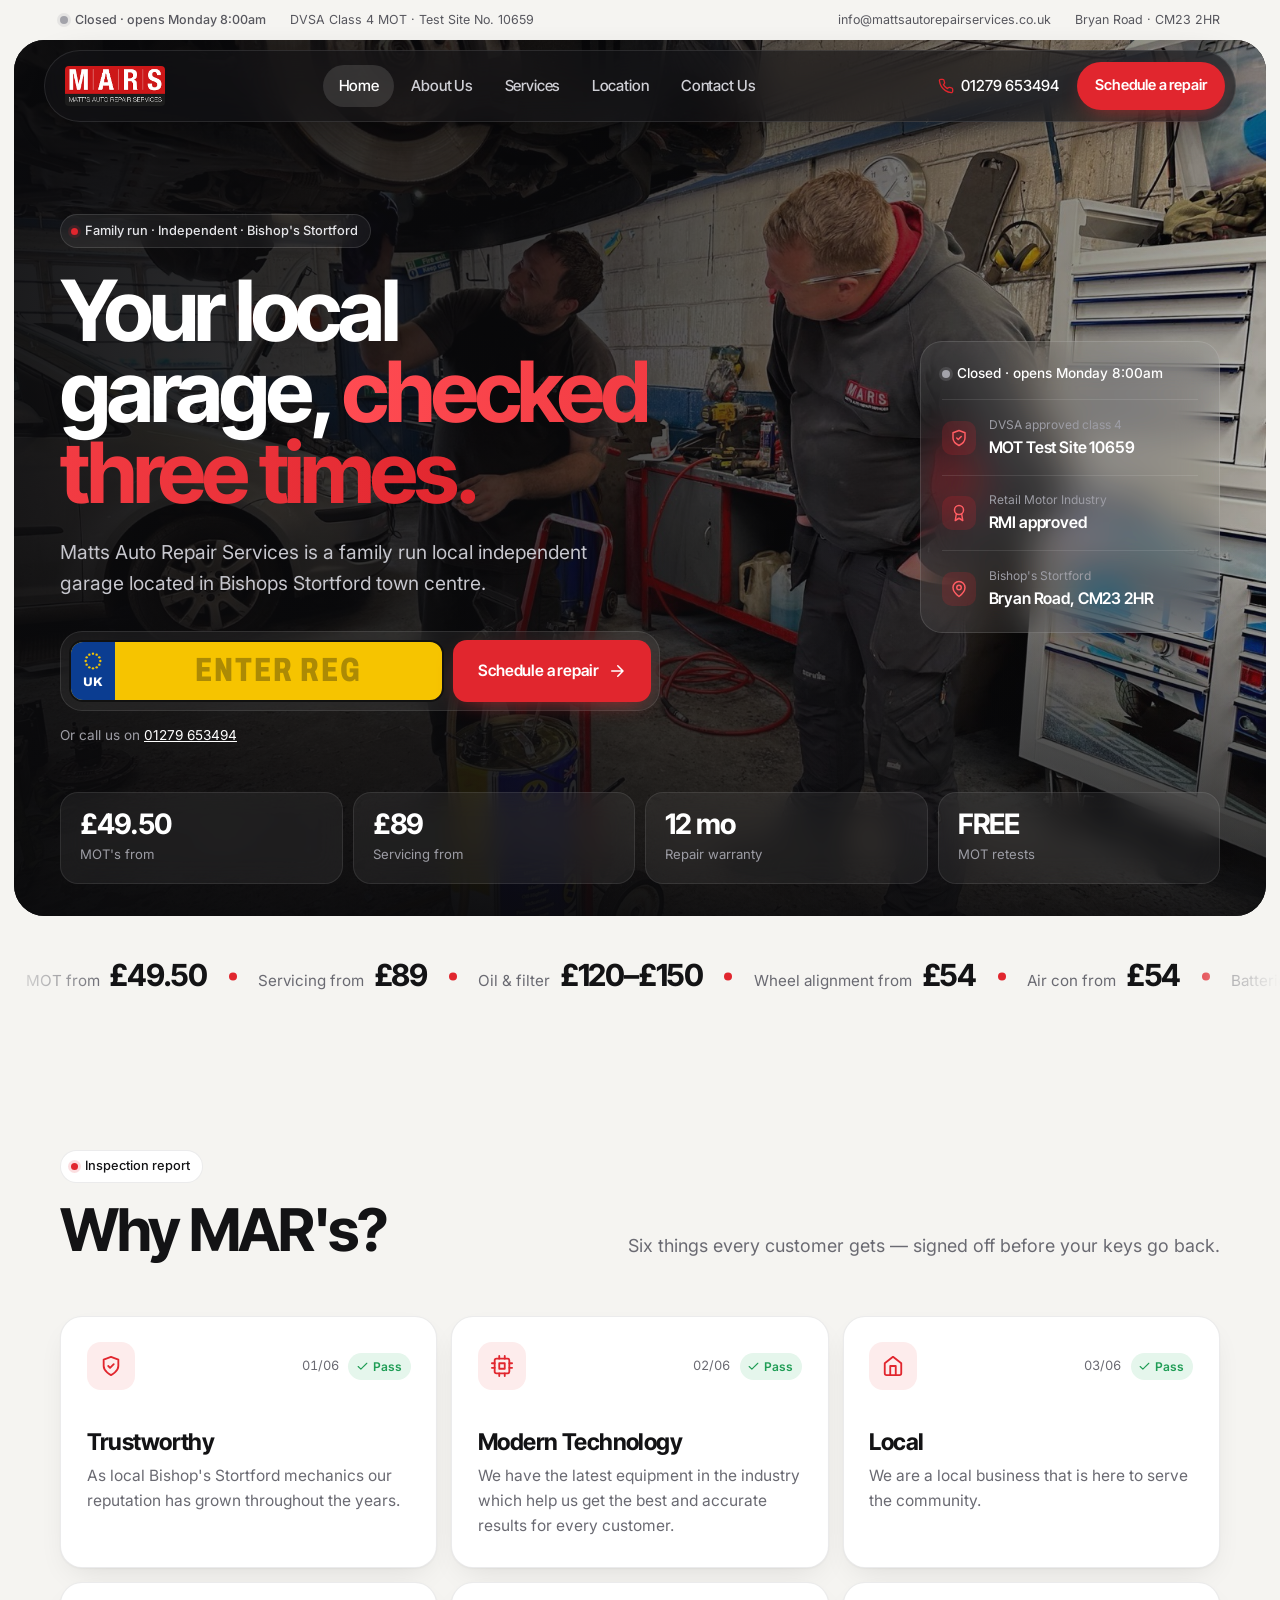
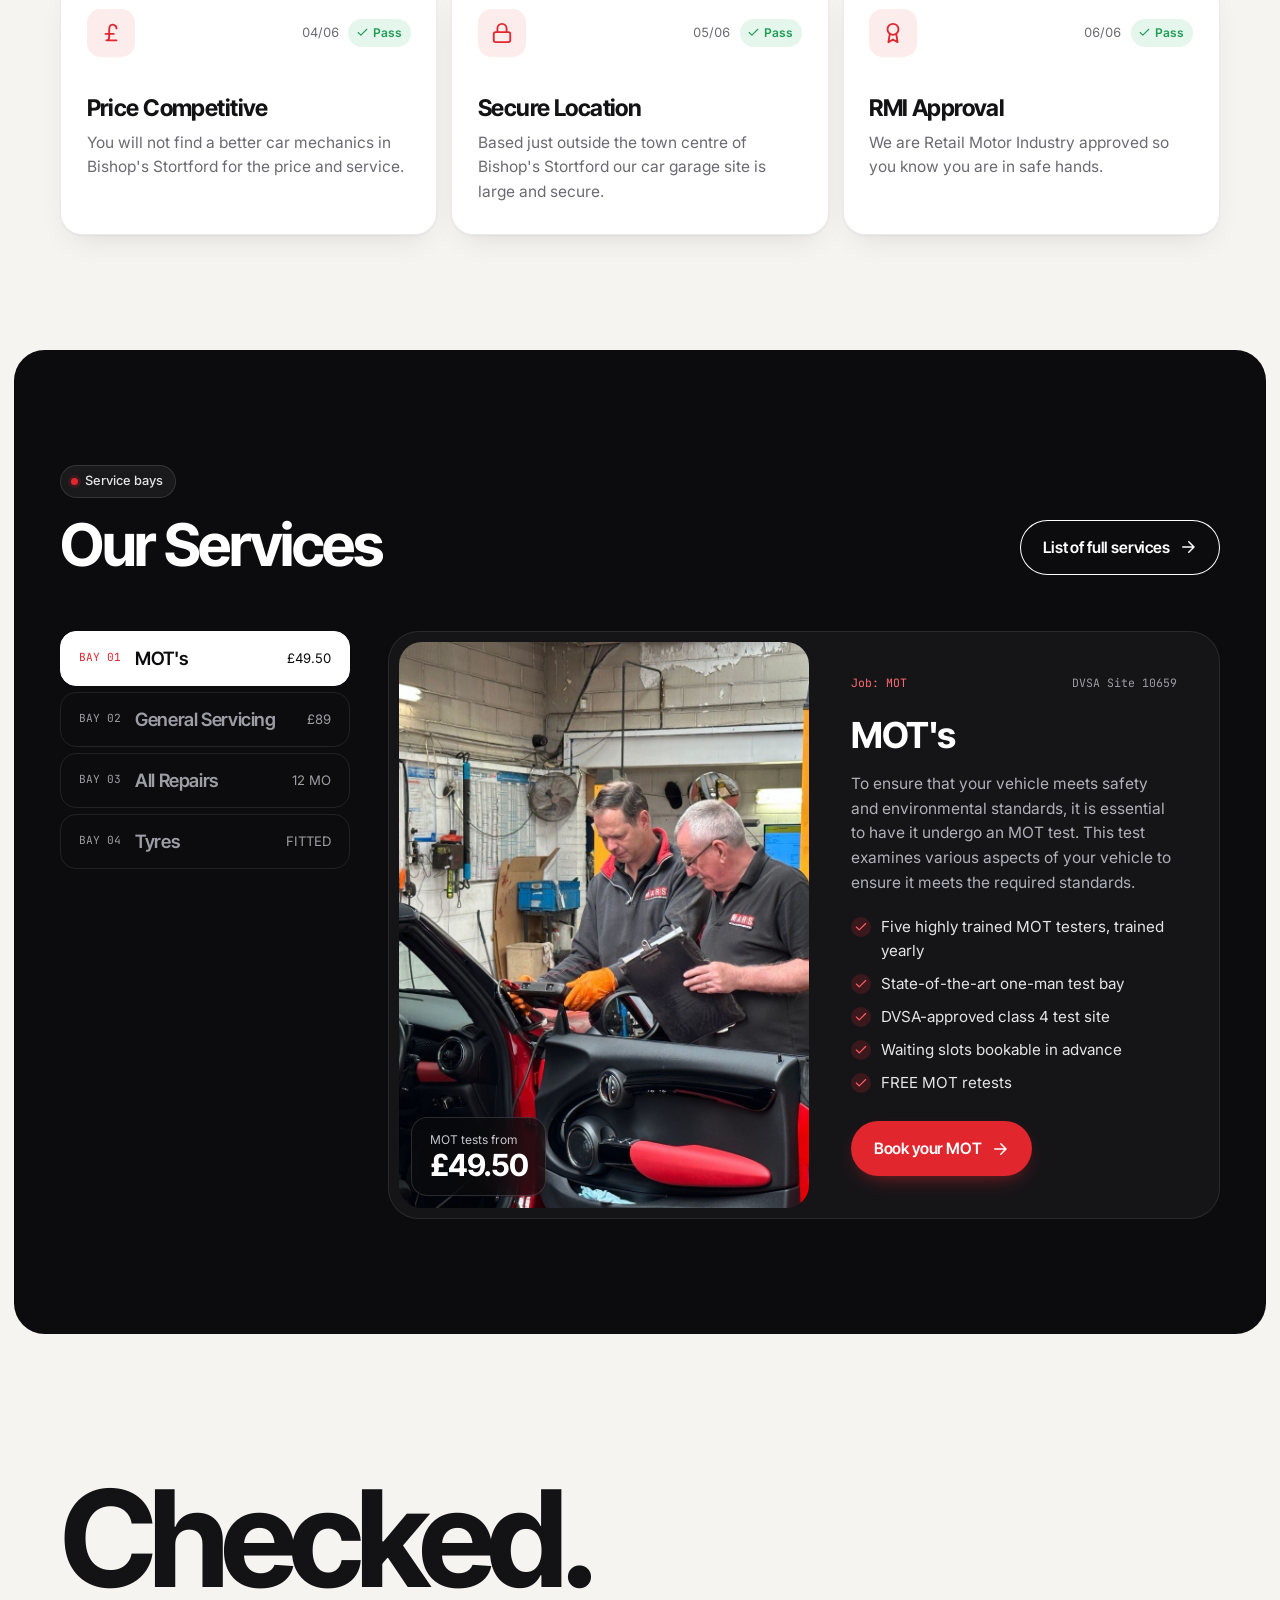
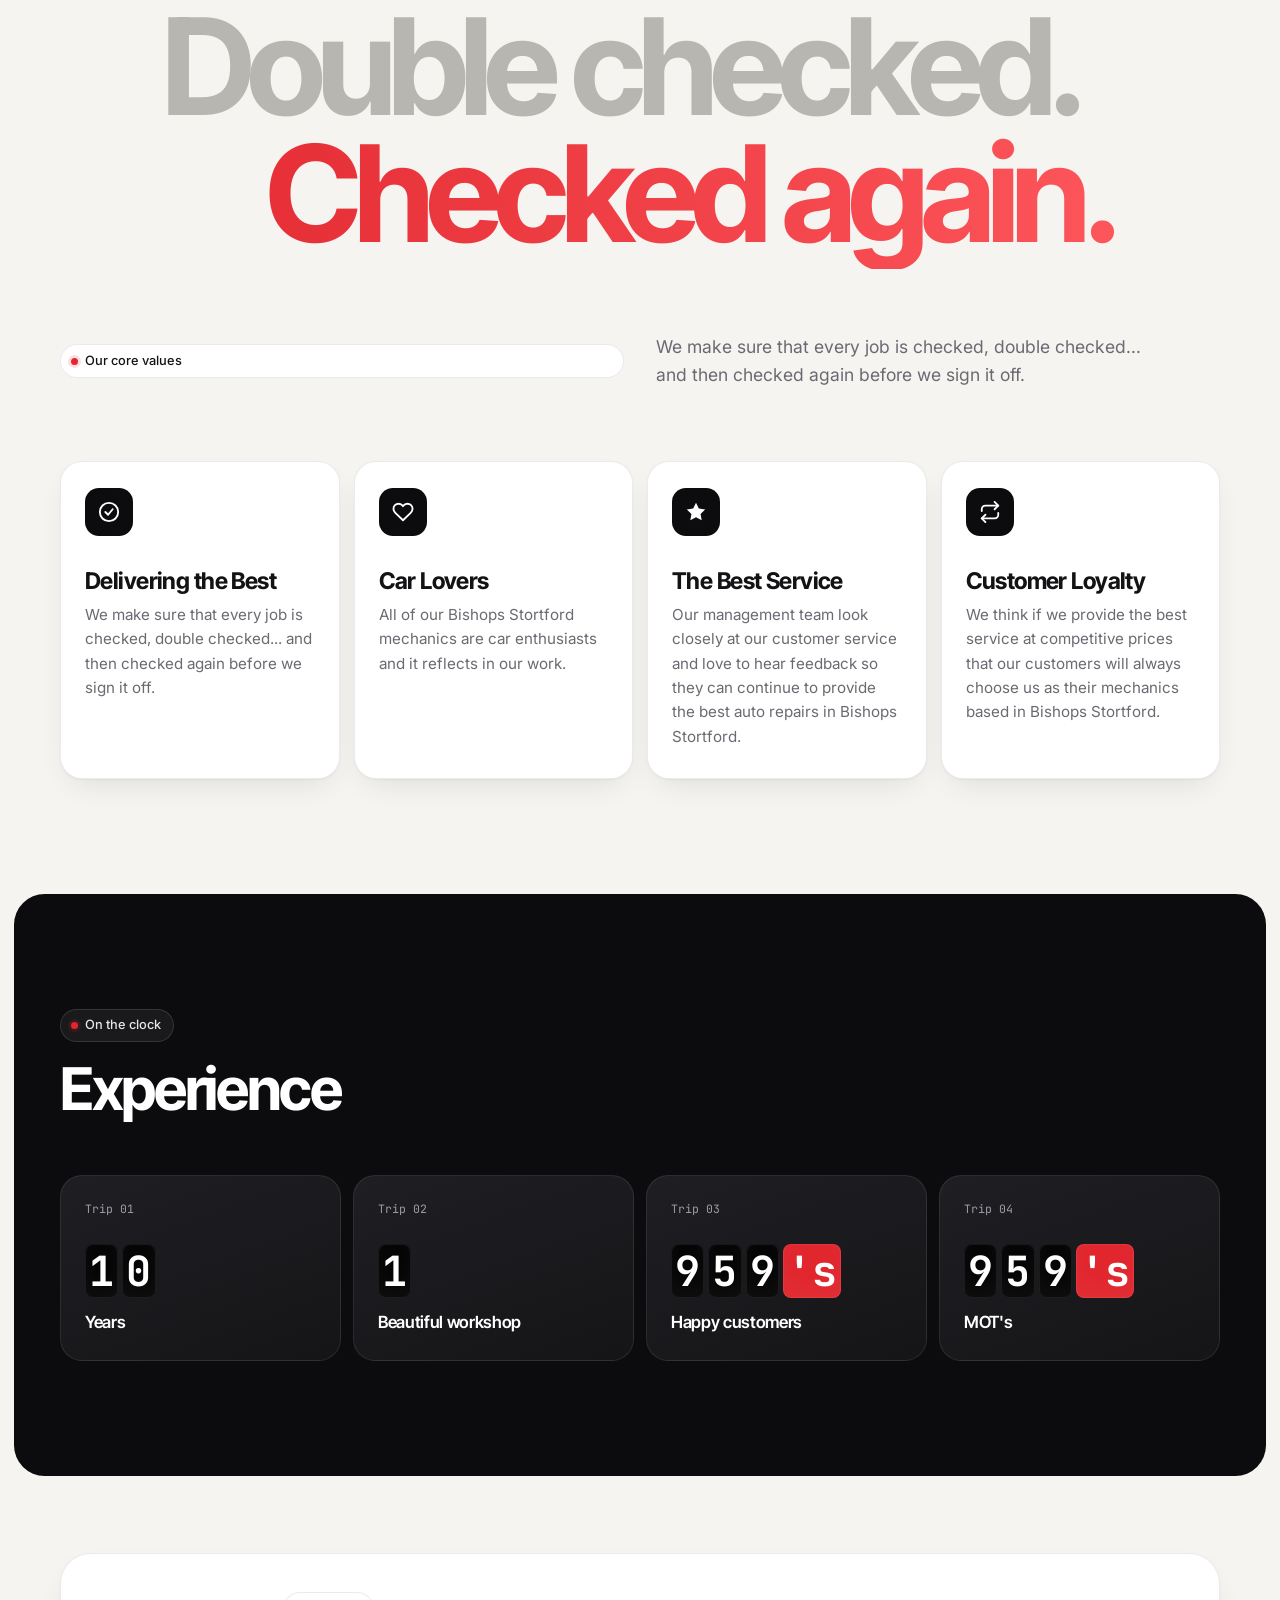
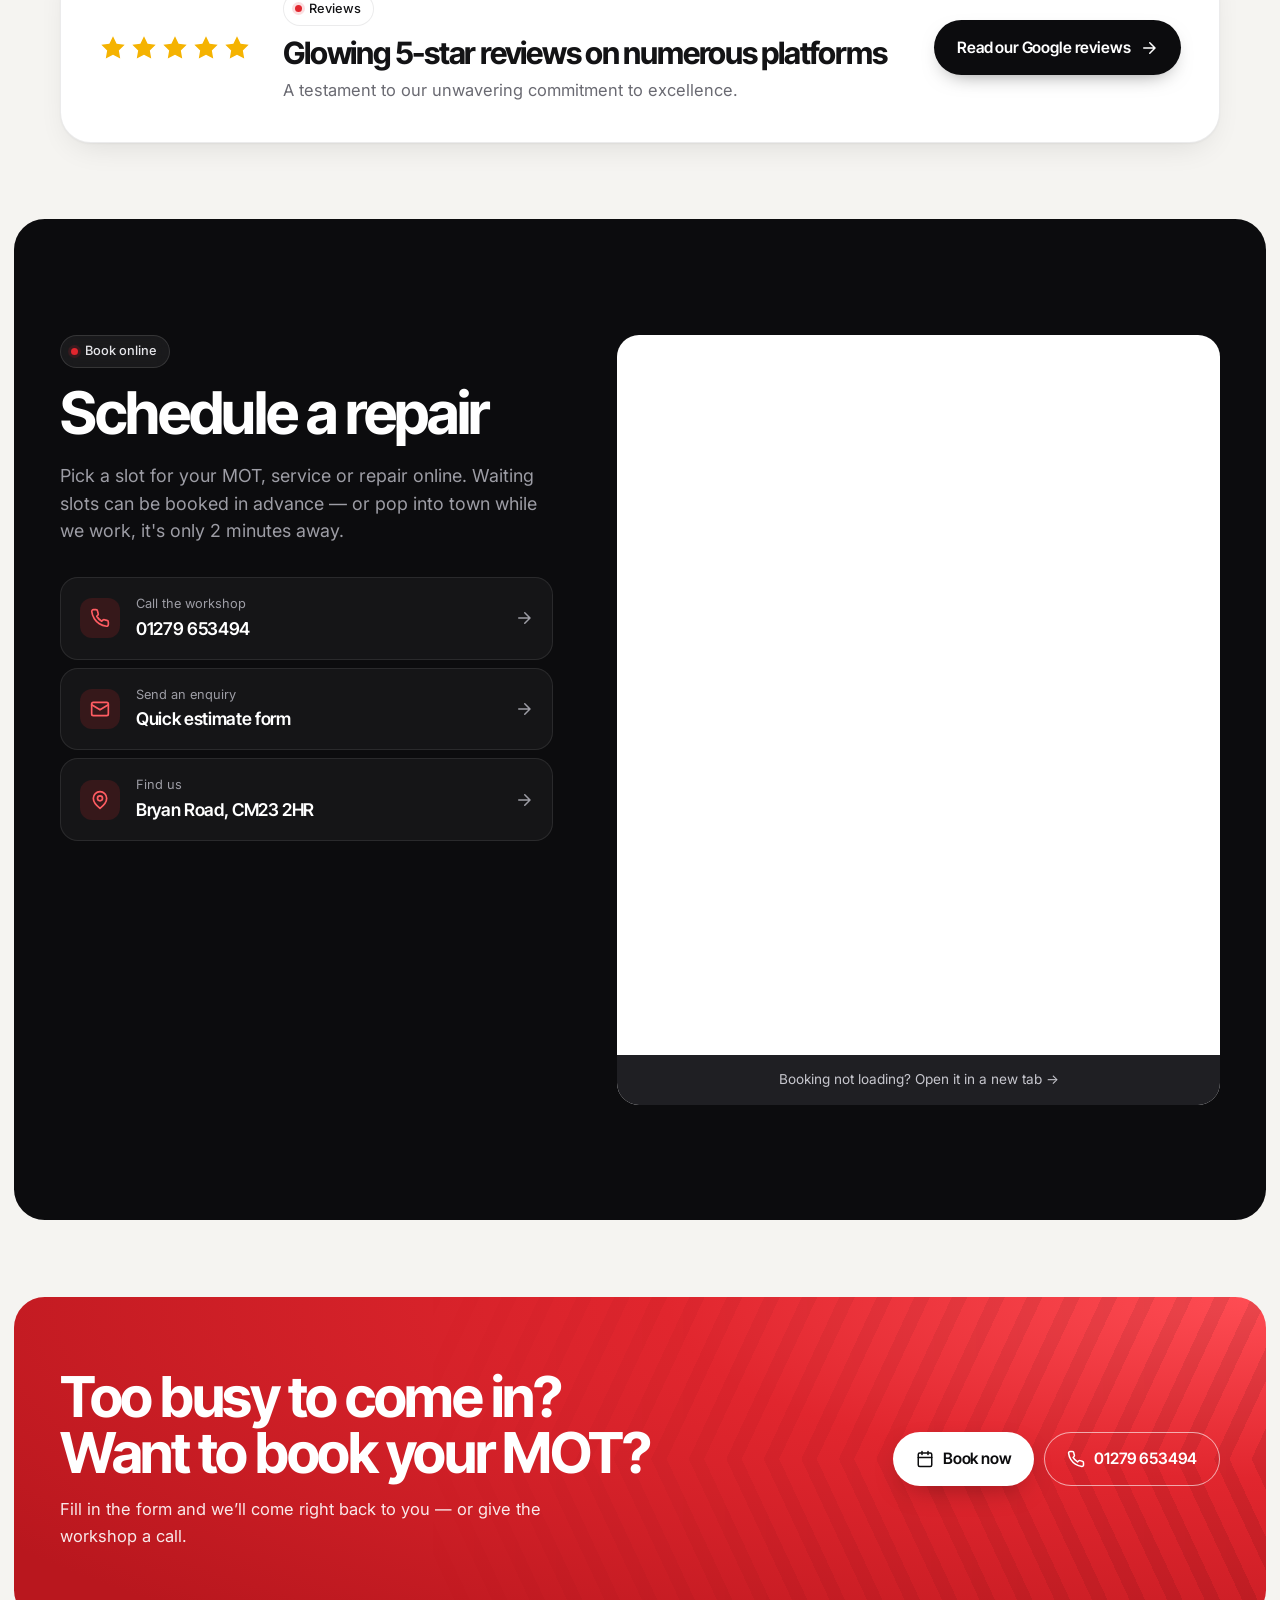
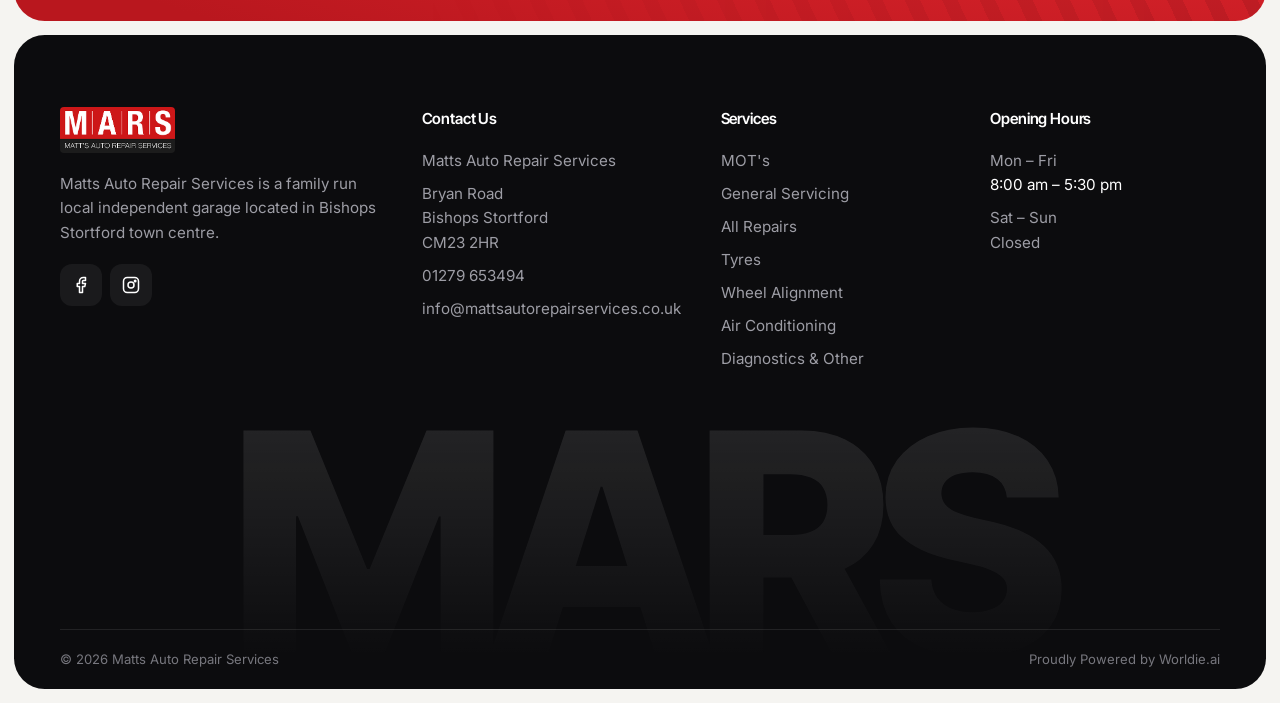
==== index.html @ 419b7f81 "Redesign Matts Auto Repair Services website Modern five-page static site (Home, About, Services, Loc" ====
<!doctype html>
<html lang="en-GB">
<head>
<meta charset="utf-8">
<meta name="viewport" content="width=device-width, initial-scale=1">
<title>Car Mechanics | MATTS AUTO REPAIR SERVICES | Bishops Stortford</title>
<meta name="description" content="Matts Auto Repair Services (MARS) is a family run local independent garage in Bishops Stortford. MOTs from £49.50, servicing from £89, all repairs, tyres. Call 01279 653494.">
<meta name="theme-color" content="#0f0f10">
<link rel="icon" href="assets/img/logo.png">
<link rel="preconnect" href="https://fonts.googleapis.com">
<link rel="preconnect" href="https://fonts.gstatic.com" crossorigin>
<link href="https://fonts.googleapis.com/css2?family=Inter:wght@400;500;600&family=Inter+Tight:wght@500;600;700;800&family=Archivo:wdth,wght@62..125,800&family=JetBrains+Mono:wght@400;700&display=swap" rel="stylesheet">
<link rel="stylesheet" href="assets/css/style.css">
<script type="application/ld+json">
{"@context":"https://schema.org","@type":"AutoRepair","name":"Matts Auto Repair Services","alternateName":"MARS","telephone":"+441279653494","email":"info@mattsautorepairservices.co.uk","url":"https://www.mattsautorepairservices.co.uk/","image":"assets/img/workshop-team.jpg","address":{"@type":"PostalAddress","streetAddress":"Bryan Road","addressLocality":"Bishop's Stortford","postalCode":"CM23 2HR","addressCountry":"GB"},"openingHoursSpecification":[{"@type":"OpeningHoursSpecification","dayOfWeek":["Monday","Tuesday","Wednesday","Thursday","Friday"],"opens":"08:00","closes":"17:30"}],"sameAs":["https://facebook.com/MattsAutoRepairServices","https://instagram.com/mars_mattsautorepairservices"]}
</script>
</head>
<body>
<div class="statusbar">
  <div class="wrap">
    <div class="statusbar__items">
      <span class="open-pill" data-open-status><i></i><span>Mon – Fri · 8:00am – 5:30pm</span></span>
      <span class="hide-md">DVSA Class 4 MOT · Test Site No. 10659</span>
    </div>
    <div class="statusbar__items">
      <a class="hide-md" href="mailto:info@mattsautorepairservices.co.uk">info@mattsautorepairservices.co.uk</a>
      <span>Bryan Road · CM23 2HR</span>
    </div>
  </div>
</div>
<header class="header">
  <div class="wrap">
  <div class="header__bar">
    <a class="brand" href="index.html" aria-label="MARS — Matt's Auto Repair Services, home"><img src="assets/img/logo.png" alt="MARS — Matt's Auto Repair Services" width="174" height="70"></a>
    <nav class="nav" id="nav" aria-label="Main">
      <a href="index.html" aria-current="page">Home</a>
      <a href="about.html">About Us</a>
      <a href="services.html">Services</a>
      <a href="location.html">Location</a>
      <a href="contact.html">Contact Us</a>
      <a class="btn" href="index.html#book"><svg viewBox="0 0 24 24" fill="none" stroke="currentColor" stroke-width="2" stroke-linecap="round" stroke-linejoin="round" aria-hidden="true"><rect x="3" y="4" width="18" height="18" rx="2"/><path d="M16 2v4M8 2v4M3 10h18"/></svg> Schedule a repair</a>
    </nav>
    <div class="header__cta">
      <a class="header__phone" href="tel:01279653494"><svg viewBox="0 0 24 24" fill="none" stroke="currentColor" stroke-width="2" stroke-linecap="round" stroke-linejoin="round" aria-hidden="true"><path d="M22 16.92v3a2 2 0 0 1-2.18 2 19.8 19.8 0 0 1-8.63-3.07 19.5 19.5 0 0 1-6-6A19.8 19.8 0 0 1 2.1 4.18 2 2 0 0 1 4.1 2h3a2 2 0 0 1 2 1.72c.13.96.36 1.9.7 2.81a2 2 0 0 1-.45 2.11L8.1 9.9a16 16 0 0 0 6 6l1.27-1.27a2 2 0 0 1 2.11-.45c.9.34 1.85.57 2.81.7A2 2 0 0 1 22 16.92z"/></svg> 01279 653494</a>
      <a class="btn" href="index.html#book">Schedule a repair</a>
      <button class="burger" aria-label="Menu" aria-expanded="false" aria-controls="nav"><span></span><span></span><span></span></button>
    </div>
  </div>
  </div>
</header>

<main>
<section class="hero">
  <div class="hero__bg" style="background-image:url('assets/img/workshop-team.jpg')"></div>
  <div class="wrap">
    <div class="hero__content">
    <span class="tag">Family run · Independent · Bishop's Stortford</span>
    <h1>Your local garage, <span class="red">checked three times.</span></h1>
    <p class="hero__lede">Matts Auto Repair Services is a family run local independent garage located in Bishops Stortford town centre.</p>

    <form class="plate-form" data-plate-form>
      <label class="plate">
        <span class="plate__band"><svg viewBox="0 0 24 24" aria-hidden="true"><circle cx="20.00" cy="12.00" r="1.3" fill="#f6c400"/><circle cx="18.93" cy="16.00" r="1.3" fill="#f6c400"/><circle cx="16.00" cy="18.93" r="1.3" fill="#f6c400"/><circle cx="12.00" cy="20.00" r="1.3" fill="#f6c400"/><circle cx="8.00" cy="18.93" r="1.3" fill="#f6c400"/><circle cx="5.07" cy="16.00" r="1.3" fill="#f6c400"/><circle cx="4.00" cy="12.00" r="1.3" fill="#f6c400"/><circle cx="5.07" cy="8.00" r="1.3" fill="#f6c400"/><circle cx="8.00" cy="5.07" r="1.3" fill="#f6c400"/><circle cx="12.00" cy="4.00" r="1.3" fill="#f6c400"/><circle cx="16.00" cy="5.07" r="1.3" fill="#f6c400"/><circle cx="18.93" cy="8.00" r="1.3" fill="#f6c400"/></svg>UK</span>
        <span class="sr-only">Your vehicle registration</span>
        <input type="text" name="reg" placeholder="ENTER REG" autocomplete="off" spellcheck="false" maxlength="8">
      </label>
      <button class="btn" type="submit">Schedule a repair <svg viewBox="0 0 24 24" fill="none" stroke="currentColor" stroke-width="2" stroke-linecap="round" stroke-linejoin="round" aria-hidden="true"><path d="M5 12h14M13 5l7 7-7 7"/></svg></button>
    </form>
    <p class="plate-note">Or call us on <a href="tel:01279653494">01279 653494</a></p>
    </div>

    <aside class="hero__card" aria-label="Workshop status">
      <span class="open-pill" data-open-status><i></i><span>Mon – Fri · 8:00am – 5:30pm</span></span>
      <div class="hero__card-row"><svg viewBox="0 0 24 24" fill="none" stroke="currentColor" stroke-width="2" stroke-linecap="round" stroke-linejoin="round" aria-hidden="true"><path d="M12 22s8-4 8-10V5l-8-3-8 3v7c0 6 8 10 8 10z"/><path d="m9 12 2 2 4-4"/></svg><div><small>DVSA approved class 4</small><strong>MOT Test Site 10659</strong></div></div>
      <div class="hero__card-row"><svg viewBox="0 0 24 24" fill="none" stroke="currentColor" stroke-width="2" stroke-linecap="round" stroke-linejoin="round" aria-hidden="true"><circle cx="12" cy="8" r="6"/><path d="M15.5 13 17 22l-5-3-5 3 1.5-9"/></svg><div><small>Retail Motor Industry</small><strong>RMI approved</strong></div></div>
      <div class="hero__card-row"><svg viewBox="0 0 24 24" fill="none" stroke="currentColor" stroke-width="2" stroke-linecap="round" stroke-linejoin="round" aria-hidden="true"><path d="M20 10c0 6-8 12-8 12s-8-6-8-12a8 8 0 0 1 16 0Z"/><circle cx="12" cy="10" r="3"/></svg><div><small>Bishop's Stortford</small><strong>Bryan Road, CM23 2HR</strong></div></div>
    </aside>

    <div class="hero__meta">
      <div><b>£49.50</b><span>MOT's from</span></div>
      <div><b>£89</b><span>Servicing from</span></div>
      <div><b>12 mo</b><span>Repair warranty</span></div>
      <div><b>FREE</b><span>MOT retests</span></div>
    </div>
  </div>
</section>

<div class="tariff" aria-label="Prices">
  <div class="tariff__track">
    <div class="tariff__item"><span>MOT from</span><b>£49.50</b></div>
    <div class="tariff__item"><span>Servicing from</span><b>£89</b></div>
    <div class="tariff__item"><span>Oil &amp; filter</span><b>£120–£150</b></div>
    <div class="tariff__item"><span>Wheel alignment from</span><b>£54</b></div>
    <div class="tariff__item"><span>Air con from</span><b>£54</b></div>
    <div class="tariff__item"><span>Batteries</span><b>3-yr warranty</b></div>
    <div class="tariff__item"><span>All repairs</span><b>12-mo warranty</b></div>
    <div class="tariff__item"><span>MOT retests</span><b>FREE</b></div>
    <div class="tariff__item" aria-hidden="true"><span>MOT from</span><b>£49.50</b></div>
    <div class="tariff__item" aria-hidden="true"><span>Servicing from</span><b>£89</b></div>
    <div class="tariff__item" aria-hidden="true"><span>Oil &amp; filter</span><b>£120–£150</b></div>
    <div class="tariff__item" aria-hidden="true"><span>Wheel alignment from</span><b>£54</b></div>
    <div class="tariff__item" aria-hidden="true"><span>Air con from</span><b>£54</b></div>
    <div class="tariff__item" aria-hidden="true"><span>Batteries</span><b>3-yr warranty</b></div>
    <div class="tariff__item" aria-hidden="true"><span>All repairs</span><b>12-mo warranty</b></div>
    <div class="tariff__item" aria-hidden="true"><span>MOT retests</span><b>FREE</b></div>
  </div>
</div>

<!-- WHY MARS — inspection sheet -->
<section class="section" id="why">
  <div class="wrap">
    <div class="section__head reveal">
      <div>
        <span class="tag">Inspection report</span>
        <h2>Why MAR's?</h2>
      </div>
      <p class="lede" style="margin:0">Six things every customer gets — signed off before your keys go back.</p>
    </div>
    <div class="checklist">
      <article class="check reveal">
        <div class="check__top"><span class="check__icon"><svg viewBox="0 0 24 24" fill="none" stroke="currentColor" stroke-width="2" stroke-linecap="round" stroke-linejoin="round" aria-hidden="true"><path d="M12 22s8-4 8-10V5l-8-3-8 3v7c0 6 8 10 8 10z"/><path d="m9 12 2 2 4-4"/></svg></span><span class="check__meta"><span class="check__no">01/06</span><span class="stamp"><svg viewBox="0 0 24 24" fill="none" stroke="currentColor" stroke-width="2" stroke-linecap="round" stroke-linejoin="round" aria-hidden="true"><path d="M20 6 9 17l-5-5"/></svg> Pass</span></span></div>
        <h3>Trustworthy</h3>
        <p>As local Bishop's Stortford mechanics our reputation has grown throughout the years.</p>
      </article>
      <article class="check reveal">
        <div class="check__top"><span class="check__icon"><svg viewBox="0 0 24 24" fill="none" stroke="currentColor" stroke-width="2" stroke-linecap="round" stroke-linejoin="round" aria-hidden="true"><rect x="4" y="4" width="16" height="16" rx="2"/><rect x="9" y="9" width="6" height="6"/><path d="M9 1v3M15 1v3M9 20v3M15 20v3M20 9h3M20 14h3M1 9h3M1 14h3"/></svg></span><span class="check__meta"><span class="check__no">02/06</span><span class="stamp"><svg viewBox="0 0 24 24" fill="none" stroke="currentColor" stroke-width="2" stroke-linecap="round" stroke-linejoin="round" aria-hidden="true"><path d="M20 6 9 17l-5-5"/></svg> Pass</span></span></div>
        <h3>Modern Technology</h3>
        <p>We have the latest equipment in the industry which help us get the best and accurate results for every customer.</p>
      </article>
      <article class="check reveal">
        <div class="check__top"><span class="check__icon"><svg viewBox="0 0 24 24" fill="none" stroke="currentColor" stroke-width="2" stroke-linecap="round" stroke-linejoin="round" aria-hidden="true"><path d="m3 9 9-7 9 7v11a2 2 0 0 1-2 2H5a2 2 0 0 1-2-2z"/><path d="M9 22V12h6v10"/></svg></span><span class="check__meta"><span class="check__no">03/06</span><span class="stamp"><svg viewBox="0 0 24 24" fill="none" stroke="currentColor" stroke-width="2" stroke-linecap="round" stroke-linejoin="round" aria-hidden="true"><path d="M20 6 9 17l-5-5"/></svg> Pass</span></span></div>
        <h3>Local</h3>
        <p>We are a local business that is here to serve the community.</p>
      </article>
      <article class="check reveal">
        <div class="check__top"><span class="check__icon"><svg viewBox="0 0 24 24" fill="none" stroke="currentColor" stroke-width="2" stroke-linecap="round" stroke-linejoin="round" aria-hidden="true"><path d="M18 7a4 4 0 0 0-7.5-2C10 6 10 8 10 10v6c0 2-1 4-3 4h11"/><path d="M6 13h9"/></svg></span><span class="check__meta"><span class="check__no">04/06</span><span class="stamp"><svg viewBox="0 0 24 24" fill="none" stroke="currentColor" stroke-width="2" stroke-linecap="round" stroke-linejoin="round" aria-hidden="true"><path d="M20 6 9 17l-5-5"/></svg> Pass</span></span></div>
        <h3>Price Competitive</h3>
        <p>You will not find a better car mechanics in Bishop's Stortford for the price and service.</p>
      </article>
      <article class="check reveal">
        <div class="check__top"><span class="check__icon"><svg viewBox="0 0 24 24" fill="none" stroke="currentColor" stroke-width="2" stroke-linecap="round" stroke-linejoin="round" aria-hidden="true"><rect x="3" y="11" width="18" height="11" rx="2"/><path d="M7 11V7a5 5 0 0 1 10 0v4"/></svg></span><span class="check__meta"><span class="check__no">05/06</span><span class="stamp"><svg viewBox="0 0 24 24" fill="none" stroke="currentColor" stroke-width="2" stroke-linecap="round" stroke-linejoin="round" aria-hidden="true"><path d="M20 6 9 17l-5-5"/></svg> Pass</span></span></div>
        <h3>Secure Location</h3>
        <p>Based just outside the town centre of Bishop's Stortford our car garage site is large and secure.</p>
      </article>
      <article class="check reveal">
        <div class="check__top"><span class="check__icon"><svg viewBox="0 0 24 24" fill="none" stroke="currentColor" stroke-width="2" stroke-linecap="round" stroke-linejoin="round" aria-hidden="true"><circle cx="12" cy="8" r="6"/><path d="M15.5 13 17 22l-5-3-5 3 1.5-9"/></svg></span><span class="check__meta"><span class="check__no">06/06</span><span class="stamp"><svg viewBox="0 0 24 24" fill="none" stroke="currentColor" stroke-width="2" stroke-linecap="round" stroke-linejoin="round" aria-hidden="true"><path d="M20 6 9 17l-5-5"/></svg> Pass</span></span></div>
        <h3>RMI Approval</h3>
        <p>We are Retail Motor Industry approved so you know you are in safe hands.</p>
      </article>
    </div>
  </div>
</section>

<!-- SERVICES — job cards -->
<section class="section section--ink" id="services">
  <div class="wrap">
    <div class="section__head reveal">
      <div>
        <span class="tag">Service bays</span>
        <h2>Our Services</h2>
      </div>
      <a class="btn btn--ghost" href="services.html">List of full services <svg viewBox="0 0 24 24" fill="none" stroke="currentColor" stroke-width="2" stroke-linecap="round" stroke-linejoin="round" aria-hidden="true"><path d="M5 12h14M13 5l7 7-7 7"/></svg></a>
    </div>

    <div class="bays">
      <div class="bay-tabs" role="tablist" aria-label="Services">
        <button class="bay-tab" role="tab" id="t-mot" aria-controls="p-mot" aria-selected="true"><small>BAY 01</small><strong>MOT's</strong><em>£49.50</em></button>
        <button class="bay-tab" role="tab" id="t-svc" aria-controls="p-svc" aria-selected="false" tabindex="-1"><small>BAY 02</small><strong>General Servicing</strong><em>£89</em></button>
        <button class="bay-tab" role="tab" id="t-rep" aria-controls="p-rep" aria-selected="false" tabindex="-1"><small>BAY 03</small><strong>All Repairs</strong><em>12 MO</em></button>
        <button class="bay-tab" role="tab" id="t-tyre" aria-controls="p-tyre" aria-selected="false" tabindex="-1"><small>BAY 04</small><strong>Tyres</strong><em>FITTED</em></button>
      </div>

      <div>
        <article class="jobcard" role="tabpanel" id="p-mot" aria-labelledby="t-mot">
          <div class="jobcard__img">
            <img src="assets/img/mot-check.jpg" alt="MARS technicians carrying out an MOT inspection on a red Mini" loading="lazy">
            <div class="jobcard__price"><span>MOT tests from</span><b>£49.50</b></div>
          </div>
          <div class="jobcard__body">
            <div class="jobcard__meta"><span>Job: MOT</span><span>DVSA Site 10659</span></div>
            <h3>MOT's</h3>
            <p>To ensure that your vehicle meets safety and environmental standards, it is essential to have it undergo an MOT test. This test examines various aspects of your vehicle to ensure it meets the required standards.</p>
            <ul class="jobcard__ticks">
              <li><svg viewBox="0 0 24 24" fill="none" stroke="currentColor" stroke-width="2" stroke-linecap="round" stroke-linejoin="round" aria-hidden="true"><path d="M20 6 9 17l-5-5"/></svg> Five highly trained MOT testers, trained yearly</li>
              <li><svg viewBox="0 0 24 24" fill="none" stroke="currentColor" stroke-width="2" stroke-linecap="round" stroke-linejoin="round" aria-hidden="true"><path d="M20 6 9 17l-5-5"/></svg> State-of-the-art one-man test bay</li>
              <li><svg viewBox="0 0 24 24" fill="none" stroke="currentColor" stroke-width="2" stroke-linecap="round" stroke-linejoin="round" aria-hidden="true"><path d="M20 6 9 17l-5-5"/></svg> DVSA-approved class 4 test site</li>
              <li><svg viewBox="0 0 24 24" fill="none" stroke="currentColor" stroke-width="2" stroke-linecap="round" stroke-linejoin="round" aria-hidden="true"><path d="M20 6 9 17l-5-5"/></svg> Waiting slots bookable in advance</li>
              <li><svg viewBox="0 0 24 24" fill="none" stroke="currentColor" stroke-width="2" stroke-linecap="round" stroke-linejoin="round" aria-hidden="true"><path d="M20 6 9 17l-5-5"/></svg> FREE MOT retests</li>
            </ul>
            <a class="btn" href="#book">Book your MOT <svg viewBox="0 0 24 24" fill="none" stroke="currentColor" stroke-width="2" stroke-linecap="round" stroke-linejoin="round" aria-hidden="true"><path d="M5 12h14M13 5l7 7-7 7"/></svg></a>
          </div>
        </article>

        <article class="jobcard" role="tabpanel" id="p-svc" aria-labelledby="t-svc" hidden>
          <div class="jobcard__img">
            <img src="assets/img/engine-bay.jpg" alt="MARS technician servicing a car engine" loading="lazy">
            <div class="jobcard__price"><span>Servicing from</span><b>£89</b></div>
          </div>
          <div class="jobcard__body">
            <div class="jobcard__meta"><span>Job: Service</span><span>All makes &amp; models</span></div>
            <p class="jobcard__intro">Keep that car healthy!</p>
            <h3>General Servicing</h3>
            <p>At M.A.R.S., we pride ourselves on being able to service all makes and models of vehicles. Additionally, we offer servicing options that cater to a variety of needs and budgets, starting from just £89. For an oil and filter change is now between £120–£150.</p>
            <p>If your vehicle is still under manufacturer warranty, you can rest assured that we use only genuine parts to ensure your warranty remains valid. To keep your car performing at its best, we recommend servicing it annually, regardless of whether it has reached its mileage limit or not.</p>
            <a class="btn" href="#book">Get a quote <svg viewBox="0 0 24 24" fill="none" stroke="currentColor" stroke-width="2" stroke-linecap="round" stroke-linejoin="round" aria-hidden="true"><path d="M5 12h14M13 5l7 7-7 7"/></svg></a>
          </div>
        </article>

        <article class="jobcard" role="tabpanel" id="p-rep" aria-labelledby="t-rep" hidden>
          <div class="jobcard__img">
            <img src="assets/img/engine-rebuild.jpg" alt="Engine stripped down for repair in the MARS workshop" loading="lazy">
            <div class="jobcard__price"><span>All repairs</span><b>12-month warranty</b></div>
          </div>
          <div class="jobcard__body">
            <div class="jobcard__meta"><span>Job: Repair</span><span>We do it all</span></div>
            <p class="jobcard__intro">We do it all!</p>
            <h3>All Repairs</h3>
            <p>At our garage, we offer a comprehensive range of repair services to keep your vehicle in top shape — exhaust repairs, suspension and steering work, alternator replacements, cooling system repairs, and cambelt and clutch replacements.</p>
            <ul class="jobcard__ticks">
              <li><svg viewBox="0 0 24 24" fill="none" stroke="currentColor" stroke-width="2" stroke-linecap="round" stroke-linejoin="round" aria-hidden="true"><path d="M20 6 9 17l-5-5"/></svg> Battery replacements with a 3-year warranty</li>
              <li><svg viewBox="0 0 24 24" fill="none" stroke="currentColor" stroke-width="2" stroke-linecap="round" stroke-linejoin="round" aria-hidden="true"><path d="M20 6 9 17l-5-5"/></svg> Air conditioning repairs — all technicians qualified to handle the gas</li>
              <li><svg viewBox="0 0 24 24" fill="none" stroke="currentColor" stroke-width="2" stroke-linecap="round" stroke-linejoin="round" aria-hidden="true"><path d="M20 6 9 17l-5-5"/></svg> Brakes, electrical issues &amp; starter motors</li>
              <li><svg viewBox="0 0 24 24" fill="none" stroke="currentColor" stroke-width="2" stroke-linecap="round" stroke-linejoin="round" aria-hidden="true"><path d="M20 6 9 17l-5-5"/></svg> Non-start, recovery services and breakdowns</li>
            </ul>
            <a class="btn" href="#book">Schedule a repair <svg viewBox="0 0 24 24" fill="none" stroke="currentColor" stroke-width="2" stroke-linecap="round" stroke-linejoin="round" aria-hidden="true"><path d="M5 12h14M13 5l7 7-7 7"/></svg></a>
          </div>
        </article>

        <article class="jobcard" role="tabpanel" id="p-tyre" aria-labelledby="t-tyre" hidden>
          <div class="jobcard__img">
            <img src="assets/img/tyres.jpg" alt="Racks of new tyres in stock at MARS" loading="lazy">
            <div class="jobcard__price"><span>Fitted while</span><b>you wait</b></div>
          </div>
          <div class="jobcard__body">
            <div class="jobcard__meta"><span>Job: Tyres</span><span>blackcircles.com fitter</span></div>
            <p class="jobcard__intro">Keep good contact with the road!</p>
            <h3>Tyres</h3>
            <p>The contact between your car and the road is vital to ensure your safety, and the tyres are the key components that make this possible. We offer a wide range of tyres in various sizes, types, and brands to suit your budget and preferences — from budget to premium.</p>
            <p>We stock and receive deliveries of tyres throughout the day. As a proud fitter for blackcircles.com, you can order and pay for your tyres online and have them fitted by us at your convenience.</p>
            <a class="btn" href="#book">Book tyre fitting <svg viewBox="0 0 24 24" fill="none" stroke="currentColor" stroke-width="2" stroke-linecap="round" stroke-linejoin="round" aria-hidden="true"><path d="M5 12h14M13 5l7 7-7 7"/></svg></a>
          </div>
        </article>
      </div>
    </div>
  </div>
</section>

<!-- STATEMENT -->
<section class="statement">
  <div class="wrap">
    <div class="statement__line reveal">Checked.</div>
    <div class="statement__line reveal">Double checked.</div>
    <div class="statement__line reveal">Checked again.</div>
    <div class="statement__foot">
      <span class="tag">Our core values</span>
      <p class="reveal">We make sure that every job is checked, double checked... and then checked again before we sign it off.</p>
    </div>
  </div>
</section>

<!-- CORE VALUES -->
<section class="section" style="padding-top:0">
  <div class="wrap">
    <div class="values">
      <article class="value reveal">
        <div class="value__icon"><svg viewBox="0 0 24 24" fill="none" stroke="currentColor" stroke-width="2" stroke-linecap="round" stroke-linejoin="round" aria-hidden="true"><circle cx="12" cy="12" r="10"/><path d="m8 12 3 3 5-6"/></svg></div>
        <h3>Delivering the Best</h3>
        <p>We make sure that every job is checked, double checked... and then checked again before we sign it off.</p>
      </article>
      <article class="value reveal">
        <div class="value__icon"><svg viewBox="0 0 24 24" fill="none" stroke="currentColor" stroke-width="2" stroke-linecap="round" stroke-linejoin="round" aria-hidden="true"><path d="M20.8 4.6a5.5 5.5 0 0 0-7.8 0L12 5.7l-1-1.1a5.5 5.5 0 0 0-7.8 7.8l1 1.1L12 21l7.8-7.5 1-1.1a5.5 5.5 0 0 0 0-7.8z"/></svg></div>
        <h3>Car Lovers</h3>
        <p>All of our Bishops Stortford mechanics are car enthusiasts and it reflects in our work.</p>
      </article>
      <article class="value reveal">
        <div class="value__icon"><svg viewBox="0 0 24 24" fill="currentColor" aria-hidden="true"><path d="m12 2 3.1 6.3 6.9 1-5 4.9 1.2 6.8L12 17.8 5.8 21l1.2-6.8-5-4.9 6.9-1z"/></svg></div>
        <h3>The Best Service</h3>
        <p>Our management team look closely at our customer service and love to hear feedback so they can continue to provide the best auto repairs in Bishops Stortford.</p>
      </article>
      <article class="value reveal">
        <div class="value__icon"><svg viewBox="0 0 24 24" fill="none" stroke="currentColor" stroke-width="2" stroke-linecap="round" stroke-linejoin="round" aria-hidden="true"><path d="m17 1 4 4-4 4"/><path d="M3 11V9a4 4 0 0 1 4-4h14"/><path d="m7 23-4-4 4-4"/><path d="M21 13v2a4 4 0 0 1-4 4H3"/></svg></div>
        <h3>Customer Loyalty</h3>
        <p>We think if we provide the best service at competitive prices that our customers will always choose us as their mechanics based in Bishops Stortford.</p>
      </article>
    </div>
  </div>
</section>

<!-- EXPERIENCE — odometers -->
<section class="section section--ink">
  <div class="wrap">
    <div class="section__head reveal">
      <div>
        <span class="tag">On the clock</span>
        <h2>Experience</h2>
      </div>
    </div>
    <div class="odo-grid">
      <div class="odo reveal"><div class="odo__label">Trip 01</div><div class="odo__digits" data-odo="10" data-pad="2"></div><div class="odo__unit">Years</div></div>
      <div class="odo reveal"><div class="odo__label">Trip 02</div><div class="odo__digits" data-odo="1"></div><div class="odo__unit">Beautiful workshop</div></div>
      <div class="odo reveal"><div class="odo__label">Trip 03</div><div class="odo__digits" data-odo="1000" data-suffix="'s"></div><div class="odo__unit">Happy customers</div></div>
      <div class="odo reveal"><div class="odo__label">Trip 04</div><div class="odo__digits" data-odo="1000" data-suffix="'s"></div><div class="odo__unit">MOT's</div></div>
    </div>
  </div>
</section>

<!-- REVIEWS -->
<section class="section" style="padding-block:clamp(3rem,6vw,5rem)">
  <div class="wrap">
    <div class="reviews-cta reveal">
      <div class="stars" aria-label="5 stars"><svg viewBox="0 0 24 24" fill="currentColor" aria-hidden="true"><path d="m12 2 3.1 6.3 6.9 1-5 4.9 1.2 6.8L12 17.8 5.8 21l1.2-6.8-5-4.9 6.9-1z"/></svg><svg viewBox="0 0 24 24" fill="currentColor" aria-hidden="true"><path d="m12 2 3.1 6.3 6.9 1-5 4.9 1.2 6.8L12 17.8 5.8 21l1.2-6.8-5-4.9 6.9-1z"/></svg><svg viewBox="0 0 24 24" fill="currentColor" aria-hidden="true"><path d="m12 2 3.1 6.3 6.9 1-5 4.9 1.2 6.8L12 17.8 5.8 21l1.2-6.8-5-4.9 6.9-1z"/></svg><svg viewBox="0 0 24 24" fill="currentColor" aria-hidden="true"><path d="m12 2 3.1 6.3 6.9 1-5 4.9 1.2 6.8L12 17.8 5.8 21l1.2-6.8-5-4.9 6.9-1z"/></svg><svg viewBox="0 0 24 24" fill="currentColor" aria-hidden="true"><path d="m12 2 3.1 6.3 6.9 1-5 4.9 1.2 6.8L12 17.8 5.8 21l1.2-6.8-5-4.9 6.9-1z"/></svg></div>
      <div>
        <span class="tag">Reviews</span>
        <h3 style="margin-top:.6rem">Glowing 5-star reviews on numerous platforms</h3>
        <p>A testament to our unwavering commitment to excellence.</p>
      </div>
      <a class="btn btn--ink" href="https://www.google.com/search?q=Matts+Auto+Repair+Services+Bishops+Stortford+reviews" target="_blank" rel="noopener">Read our Google reviews <svg viewBox="0 0 24 24" fill="none" stroke="currentColor" stroke-width="2" stroke-linecap="round" stroke-linejoin="round" aria-hidden="true"><path d="M5 12h14M13 5l7 7-7 7"/></svg></a>
    </div>
  </div>
</section>

<!-- BOOKING -->
<section class="section section--ink" id="book">
  <div class="wrap booking">
    <div class="reveal">
      <span class="tag">Book online</span>
      <h2 style="margin-top:1rem">Schedule a repair</h2>
      <p class="lede" style="margin-top:1.2rem">Pick a slot for your MOT, service or repair online. Waiting slots can be booked in advance — or pop into town while we work, it's only 2 minutes away.</p>
      <div class="booking__alt">
        <a href="tel:01279653494"><svg viewBox="0 0 24 24" fill="none" stroke="currentColor" stroke-width="2" stroke-linecap="round" stroke-linejoin="round" aria-hidden="true"><path d="M22 16.92v3a2 2 0 0 1-2.18 2 19.8 19.8 0 0 1-8.63-3.07 19.5 19.5 0 0 1-6-6A19.8 19.8 0 0 1 2.1 4.18 2 2 0 0 1 4.1 2h3a2 2 0 0 1 2 1.72c.13.96.36 1.9.7 2.81a2 2 0 0 1-.45 2.11L8.1 9.9a16 16 0 0 0 6 6l1.27-1.27a2 2 0 0 1 2.11-.45c.9.34 1.85.57 2.81.7A2 2 0 0 1 22 16.92z"/></svg><span><small>Call the workshop</small><strong>01279 653494</strong></span><svg viewBox="0 0 24 24" fill="none" stroke="currentColor" stroke-width="2" stroke-linecap="round" stroke-linejoin="round" aria-hidden="true"><path d="M5 12h14M13 5l7 7-7 7"/></svg></a>
        <a href="contact.html#enquiry"><svg viewBox="0 0 24 24" fill="none" stroke="currentColor" stroke-width="2" stroke-linecap="round" stroke-linejoin="round" aria-hidden="true"><rect x="2" y="4" width="20" height="16" rx="2"/><path d="m22 7-10 6L2 7"/></svg><span><small>Send an enquiry</small><strong>Quick estimate form</strong></span><svg viewBox="0 0 24 24" fill="none" stroke="currentColor" stroke-width="2" stroke-linecap="round" stroke-linejoin="round" aria-hidden="true"><path d="M5 12h14M13 5l7 7-7 7"/></svg></a>
        <a href="location.html"><svg viewBox="0 0 24 24" fill="none" stroke="currentColor" stroke-width="2" stroke-linecap="round" stroke-linejoin="round" aria-hidden="true"><path d="M20 10c0 6-8 12-8 12s-8-6-8-12a8 8 0 0 1 16 0Z"/><circle cx="12" cy="10" r="3"/></svg><span><small>Find us</small><strong>Bryan Road, CM23 2HR</strong></span><svg viewBox="0 0 24 24" fill="none" stroke="currentColor" stroke-width="2" stroke-linecap="round" stroke-linejoin="round" aria-hidden="true"><path d="M5 12h14M13 5l7 7-7 7"/></svg></a>
      </div>
    </div>
    <div class="booking__frame reveal">
      <iframe src="https://bookmygarage.com/widget/cm232hr/marsmattsrepairservices/" title="Book online with Matts Auto Repair Services" loading="lazy"></iframe>
      <a class="booking__open" href="https://bookmygarage.com/widget/cm232hr/marsmattsrepairservices/" target="_blank" rel="noopener">Booking not loading? Open it in a new tab →</a>
    </div>
  </div>
</section>
</main>

<section class="cta-band">
  <div class="tread"></div>
  <div class="wrap">
    <div>
      <h2>Too busy to come in?<br>Want to book your MOT?</h2>
      <p>Fill in the form and we’ll come right back to you — or give the workshop a call.</p>
    </div>
    <div class="cta-band__actions">
      <a class="btn" href="contact.html#enquiry"><svg viewBox="0 0 24 24" fill="none" stroke="currentColor" stroke-width="2" stroke-linecap="round" stroke-linejoin="round" aria-hidden="true"><rect x="3" y="4" width="18" height="18" rx="2"/><path d="M16 2v4M8 2v4M3 10h18"/></svg> Book now</a>
      <a class="btn btn--ghost" href="tel:01279653494"><svg viewBox="0 0 24 24" fill="none" stroke="currentColor" stroke-width="2" stroke-linecap="round" stroke-linejoin="round" aria-hidden="true"><path d="M22 16.92v3a2 2 0 0 1-2.18 2 19.8 19.8 0 0 1-8.63-3.07 19.5 19.5 0 0 1-6-6A19.8 19.8 0 0 1 2.1 4.18 2 2 0 0 1 4.1 2h3a2 2 0 0 1 2 1.72c.13.96.36 1.9.7 2.81a2 2 0 0 1-.45 2.11L8.1 9.9a16 16 0 0 0 6 6l1.27-1.27a2 2 0 0 1 2.11-.45c.9.34 1.85.57 2.81.7A2 2 0 0 1 22 16.92z"/></svg> 01279 653494</a>
    </div>
  </div>
</section>

<footer class="footer">
  <div class="wrap">
    <div class="footer__grid">
      <div class="footer__brand">
        <img src="assets/img/logo.png" alt="MARS — Matt's Auto Repair Services" width="174" height="70">
        <p>Matts Auto Repair Services is a family run local independent garage located in Bishops Stortford town centre.</p>
        <div class="socials">
          <a href="https://facebook.com/MattsAutoRepairServices" target="_blank" rel="noopener" aria-label="Facebook"><svg viewBox="0 0 24 24" fill="none" stroke="currentColor" stroke-width="2" stroke-linecap="round" stroke-linejoin="round" aria-hidden="true"><path d="M18 2h-3a5 5 0 0 0-5 5v3H7v4h3v8h4v-8h3l1-4h-4V7a1 1 0 0 1 1-1h3z"/></svg></a>
          <a href="https://instagram.com/mars_mattsautorepairservices" target="_blank" rel="noopener" aria-label="Instagram"><svg viewBox="0 0 24 24" fill="none" stroke="currentColor" stroke-width="2" stroke-linecap="round" stroke-linejoin="round" aria-hidden="true"><rect x="2" y="2" width="20" height="20" rx="5"/><circle cx="12" cy="12" r="4"/><circle cx="17.5" cy="6.5" r="1" fill="currentColor"/></svg></a>
        </div>
      </div>
      <div>
        <h4>Contact Us</h4>
        <ul>
          <li>Matts Auto Repair Services</li>
          <li>Bryan Road<br>Bishops Stortford<br>CM23 2HR</li>
          <li><a href="tel:01279653494">01279 653494</a></li>
          <li><a href="mailto:info@mattsautorepairservices.co.uk">info@mattsautorepairservices.co.uk</a></li>
        </ul>
      </div>
      <div>
        <h4>Services</h4>
        <ul>
          <li><a href="services.html#mot">MOT's</a></li>
          <li><a href="services.html#servicing">General Servicing</a></li>
          <li><a href="services.html#repairs">All Repairs</a></li>
          <li><a href="services.html#tyres">Tyres</a></li>
          <li><a href="services.html#alignment">Wheel Alignment</a></li>
          <li><a href="services.html#aircon">Air Conditioning</a></li>
          <li><a href="services.html#diagnostics">Diagnostics &amp; Other</a></li>
        </ul>
      </div>
      <div>
        <h4>Opening Hours</h4>
        <ul>
          <li>Mon – Fri<br><span style="color:#fff">8:00 am – 5:30 pm</span></li>
          <li>Sat – Sun<br>Closed</li>
        </ul>
      </div>
    </div>
    <div class="footer__wordmark" aria-hidden="true"><span>M</span><span>A</span><span>R</span><span>S</span></div>
    <div class="footer__base">
      <span>© <span data-year>2026</span> Matts Auto Repair Services</span>
      <span>Proudly Powered by Worldie.ai</span>
    </div>
  </div>
</footer>

<div class="mobile-bar">
  <a class="btn btn--ghost" href="tel:01279653494"><svg viewBox="0 0 24 24" fill="none" stroke="currentColor" stroke-width="2" stroke-linecap="round" stroke-linejoin="round" aria-hidden="true"><path d="M22 16.92v3a2 2 0 0 1-2.18 2 19.8 19.8 0 0 1-8.63-3.07 19.5 19.5 0 0 1-6-6A19.8 19.8 0 0 1 2.1 4.18 2 2 0 0 1 4.1 2h3a2 2 0 0 1 2 1.72c.13.96.36 1.9.7 2.81a2 2 0 0 1-.45 2.11L8.1 9.9a16 16 0 0 0 6 6l1.27-1.27a2 2 0 0 1 2.11-.45c.9.34 1.85.57 2.81.7A2 2 0 0 1 22 16.92z"/></svg> Call</a>
  <a class="btn" href="index.html#book"><svg viewBox="0 0 24 24" fill="none" stroke="currentColor" stroke-width="2" stroke-linecap="round" stroke-linejoin="round" aria-hidden="true"><rect x="3" y="4" width="18" height="18" rx="2"/><path d="M16 2v4M8 2v4M3 10h18"/></svg> Book</a>
</div>

<script src="assets/js/main.js"></script>
</body>
</html>
---- assets/css/style.css ----
/* ============================================================
   MARS — Matt's Auto Repair Services
   Modern workshop design system
   ============================================================ */

:root {
  --red: #e1262e;
  --red-deep: #b9171e;
  --red-soft: #fdecec;
  --ink: #0c0c0e;
  --ink-2: #151518;
  --ink-3: #1f1f23;
  --line-dark: rgba(255, 255, 255, 0.09);
  --glass: rgba(20, 20, 23, 0.62);
  --bg: #f5f4f1;
  --surface: #ffffff;
  --line: rgba(12, 12, 14, 0.08);
  --text: #131315;
  --muted: #6a6a72;
  --muted-dark: #9d9da5;
  --plate: #f6c400;
  --plate-blue: #0b3d91;
  --pass: #1f9d55;
  --pass-soft: #e5f6ec;

  --f-display: "Inter Tight", "Inter", system-ui, sans-serif;
  --f-body: "Inter", system-ui, sans-serif;
  --f-plate: "Archivo", system-ui, sans-serif;
  --f-mono: "JetBrains Mono", ui-monospace, monospace;

  --wrap: 1240px;
  --gutter: clamp(16px, 4vw, 40px);
  --inset: clamp(8px, 1.2vw, 14px);
  --r-xl: clamp(22px, 2.4vw, 32px);
  --r-lg: 22px;
  --r: 14px;
  --shadow: 0 1px 2px rgba(0,0,0,0.04), 0 12px 32px -12px rgba(0,0,0,0.12);
  --shadow-lg: 0 30px 70px -25px rgba(0,0,0,0.35);
  --ease: cubic-bezier(.2, .7, .2, 1);
}

*, *::before, *::after { box-sizing: border-box; }
html { scroll-behavior: smooth; -webkit-text-size-adjust: 100%; }
[id] { scroll-margin-top: 100px; }
body {
  margin: 0;
  overflow-x: clip;
  font-family: var(--f-body);
  color: var(--text);
  background: var(--bg);
  line-height: 1.6;
  font-size: 16.5px;
  -webkit-font-smoothing: antialiased;
  text-rendering: optimizeLegibility;
}
img { max-width: 100%; display: block; }
a { color: inherit; }
button, input, textarea, select { font: inherit; color: inherit; }
::selection { background: var(--red); color: #fff; }

.wrap { width: 100%; max-width: var(--wrap); margin: 0 auto; padding: 0 var(--gutter); }

/* ---------- Type ---------- */
h1, h2, h3, .display {
  font-family: var(--f-display);
  font-weight: 700;
  line-height: 1;
  letter-spacing: -0.04em;
  margin: 0;
  text-wrap: balance;
}
h1 { font-size: clamp(2.7rem, 6.6vw, 5.8rem); letter-spacing: -0.05em; line-height: 0.96; }
h2 { font-size: clamp(2.1rem, 4.6vw, 3.9rem); }
h3 { font-size: clamp(1.2rem, 1.8vw, 1.45rem); letter-spacing: -0.025em; line-height: 1.15; }
p { margin: 0 0 1em; }
.lede { font-size: clamp(1.05rem, 1.4vw, 1.2rem); color: var(--muted); max-width: 58ch; line-height: 1.55; }
.red { color: var(--red); }

.tag {
  display: inline-flex; align-items: center; gap: 0.55em;
  font-size: 0.8rem; font-weight: 500; letter-spacing: 0;
  padding: 0.42em 0.95em 0.42em 0.8em;
  border-radius: 999px;
  background: var(--surface);
  border: 1px solid var(--line);
  color: var(--text);
}
.tag::before { content: ""; width: 7px; height: 7px; border-radius: 50%; background: var(--red); box-shadow: 0 0 0 3px rgba(225,38,46,0.15); }
.section--ink .tag, .hero .tag, .page-hero .tag, .info-card .tag {
  background: rgba(255,255,255,0.06); border-color: rgba(255,255,255,0.12); color: #e6e6ea;
  backdrop-filter: blur(8px); -webkit-backdrop-filter: blur(8px);
}

/* ---------- Buttons ---------- */
.btn {
  --bg: var(--red);
  --fg: #fff;
  display: inline-flex; align-items: center; gap: 0.6em;
  padding: 0.95em 1.45em;
  background: var(--bg); color: var(--fg);
  font-family: var(--f-display); font-weight: 600; font-size: 0.98rem; letter-spacing: -0.01em;
  text-decoration: none; white-space: nowrap;
  border: 0; border-radius: 999px; cursor: pointer;
  transition: transform 0.25s var(--ease), background 0.2s, box-shadow 0.25s;
  box-shadow: 0 8px 22px -10px rgba(225,38,46,0.7);
}
.btn:hover { background: var(--red-deep); transform: translateY(-1px); }
.btn svg { width: 18px; height: 18px; flex: none; transition: transform 0.25s var(--ease); }
.btn:hover svg:last-child { transform: translateX(3px); }
.btn--ghost { --bg: transparent; --fg: currentColor; box-shadow: inset 0 0 0 1px currentColor; }
.btn--ghost:hover { background: rgba(255,255,255,0.08); }
.btn--ink { --bg: var(--ink); box-shadow: 0 8px 22px -12px rgba(0,0,0,0.6); }
.btn--ink:hover { background: var(--ink-3); }

/* ---------- Status bar ---------- */
.statusbar { color: #57575e; font-size: 0.78rem; }
.statusbar .wrap { display: flex; gap: 1.5rem; align-items: center; justify-content: space-between; min-height: 40px; }
.statusbar a { text-decoration: none; }
.statusbar a:hover { color: var(--text); }
.statusbar__items { display: flex; gap: 1.5rem; white-space: nowrap; }
.open-pill { display: inline-flex; align-items: center; gap: 0.55em; font-weight: 500; }
.open-pill i { width: 8px; height: 8px; border-radius: 50%; background: #a3a3aa; box-shadow: 0 0 0 3px rgba(163,163,170,0.2); }
.open-pill.is-open i { background: #22c55e; box-shadow: 0 0 0 3px rgba(34,197,94,0.22); animation: blink 2s infinite; }
@keyframes blink { 50% { opacity: 0.35; } }
@media (max-width: 1100px) { .statusbar .hide-md { display: none; } }
@media (max-width: 720px) { .statusbar__items + .statusbar__items { display: none; } }

/* ---------- Floating header ---------- */
.header { position: sticky; top: 0; z-index: 50; height: 82px; padding-top: 10px; margin-bottom: -82px; pointer-events: none; }
.header .wrap { height: 72px; padding-inline: calc(var(--inset) + 10px); }
.header__bar {
  pointer-events: auto;
  height: 100%;
  display: flex; align-items: center; justify-content: space-between; gap: 1rem;
  padding: 0 10px 0 20px;
  background: var(--glass);
  backdrop-filter: blur(18px) saturate(1.4); -webkit-backdrop-filter: blur(18px) saturate(1.4);
  border: 1px solid rgba(255,255,255,0.1);
  border-radius: 999px;
  color: #fff;
  box-shadow: 0 10px 40px -12px rgba(0,0,0,0.45);
  position: relative;
}
.brand img { height: 40px; width: auto; border-radius: 4px; }
.nav { display: flex; align-items: center; gap: 2px; }
.nav a {
  text-decoration: none; white-space: nowrap;
  font-family: var(--f-display); font-weight: 500; font-size: 0.95rem; letter-spacing: -0.01em;
  padding: 0.55em 1em; border-radius: 999px;
  color: #cfcfd5;
  transition: background 0.2s, color 0.2s;
}
.nav a:hover { color: #fff; background: rgba(255,255,255,0.07); }
.nav a[aria-current="page"] { color: #fff; background: rgba(255,255,255,0.12); }
.header__cta { display: flex; gap: 0.5rem; align-items: center; }
.header__phone { font-family: var(--f-display); font-weight: 500; font-size: 0.95rem; text-decoration: none; color: #fff; display: flex; align-items: center; gap: 0.5em; padding: 0 0.6rem; }
.header__phone svg { width: 16px; height: 16px; color: var(--red); }
.header .btn { padding: 0.8em 1.25em; font-size: 0.92rem; }
@media (max-width: 1180px) { .header__phone { display: none; } }
.burger { display: none; background: rgba(255,255,255,0.08); border: 0; width: 48px; height: 48px; border-radius: 50%; cursor: pointer; padding: 15px 14px; }
.burger span { display: block; height: 2px; background: #fff; margin: 4px 0; border-radius: 2px; transition: transform 0.25s, opacity 0.25s; }
.nav-open .burger span:nth-child(1) { transform: translateY(6px) rotate(45deg); }
.nav-open .burger span:nth-child(2) { opacity: 0; }
.nav-open .burger span:nth-child(3) { transform: translateY(-6px) rotate(-45deg); }

@media (max-width: 960px) {
  .header__bar { padding-left: 16px; padding-right: 8px; }
  .burger { display: block; }
  .header__cta .btn { display: none; }
  .nav {
    position: absolute; top: calc(100% + 8px); left: 0; right: 0;
    flex-direction: column; align-items: stretch; gap: 2px;
    background: rgba(16,16,19,0.96);
    backdrop-filter: blur(18px); -webkit-backdrop-filter: blur(18px);
    border: 1px solid rgba(255,255,255,0.1);
    border-radius: 24px; padding: 10px;
    max-height: calc(100vh - 110px); overflow-y: auto;
    transform: translateY(-8px) scale(0.98); opacity: 0; visibility: hidden; pointer-events: none;
    transition: transform 0.25s var(--ease), opacity 0.25s, visibility 0s linear 0.25s;
  }
  .nav a { font-size: 1.15rem; padding: 0.85em 1em; border-radius: 16px; }
  .nav .btn { margin-top: 8px; justify-content: center; display: flex; padding: 1em; font-size: 1rem; }
  .nav-open .nav { transform: none; opacity: 1; visibility: visible; pointer-events: auto; transition-delay: 0s; }
}
@media (min-width: 961px) { .nav .btn { display: none; } }

/* ---------- Hero ---------- */
.hero, .page-hero {
  position: relative; isolation: isolate; overflow: hidden;
  margin: 0 var(--inset);
  border-radius: var(--r-xl);
  background: var(--ink);
  color: #fff;
}
.hero__bg { position: absolute; inset: 0; z-index: -1; background-size: cover; background-position: center 35%; transform: scale(1.04); animation: heroZoom 14s var(--ease) forwards; }
@keyframes heroZoom { to { transform: scale(1); } }
.hero__bg::after {
  content: ""; position: absolute; inset: 0;
  background:
    linear-gradient(100deg, rgba(10,10,12,0.94) 0%, rgba(10,10,12,0.78) 42%, rgba(10,10,12,0.25) 100%),
    linear-gradient(0deg, rgba(10,10,12,0.9) 0%, rgba(10,10,12,0) 45%);
}
.hero .wrap {
  min-height: min(900px, calc(100svh - 54px));
  padding-top: calc(72px + clamp(3.5rem, 8vw, 6.5rem));
  padding-bottom: clamp(1.5rem, 3vw, 2rem);
  display: grid; grid-template-columns: 1fr auto; grid-template-rows: 1fr auto; gap: 2rem 3rem; align-items: end;
}
.hero__content { align-self: center; }
.hero h1 { max-width: 12ch; margin-top: 1.4rem; }
.hero h1 .red { background: linear-gradient(90deg, #ff4b52, var(--red)); -webkit-background-clip: text; background-clip: text; color: transparent; }
.hero__lede { color: #c6c6cd; font-size: clamp(1.05rem, 1.5vw, 1.2rem); max-width: 44ch; margin: 1.5rem 0 2rem; }

.hero__card {
  align-self: center;
  width: 300px;
  background: rgba(255,255,255,0.07);
  border: 1px solid rgba(255,255,255,0.12);
  backdrop-filter: blur(20px) saturate(1.3); -webkit-backdrop-filter: blur(20px) saturate(1.3);
  border-radius: var(--r-lg);
  padding: 1.3rem;
  display: grid; gap: 0.9rem;
}
.hero__card .open-pill { font-size: 0.85rem; color: #fff; }
.hero__card-row { display: flex; gap: 0.8rem; align-items: center; padding-top: 0.9rem; border-top: 1px solid rgba(255,255,255,0.1); }
.hero__card-row svg { width: 34px; height: 34px; padding: 8px; border-radius: 10px; background: rgba(225,38,46,0.18); color: #ff5c62; flex: none; }
.hero__card-row small { display: block; font-size: 0.75rem; color: var(--muted-dark); }
.hero__card-row strong { font-family: var(--f-display); font-weight: 600; font-size: 1rem; letter-spacing: -0.01em; }

/* UK number plate input */
.plate-form { display: flex; flex-wrap: wrap; gap: 0.6rem; align-items: stretch; max-width: 600px; padding: 8px; border-radius: 22px; background: rgba(255,255,255,0.06); border: 1px solid rgba(255,255,255,0.1); backdrop-filter: blur(12px); -webkit-backdrop-filter: blur(12px); }
.plate {
  flex: 1 1 280px; display: flex;
  background: var(--plate); border-radius: 14px; border: 2px solid #111;
  overflow: hidden; height: 62px;
  transition: box-shadow 0.2s;
}
.plate:focus-within { box-shadow: 0 0 0 4px rgba(246,196,0,0.35); }
.plate__band {
  width: 44px; flex: none; background: var(--plate-blue); color: #fff;
  display: flex; flex-direction: column; align-items: center; justify-content: flex-end; padding-bottom: 7px;
  font-family: var(--f-plate); font-weight: 800; font-size: 0.78rem;
}
.plate__band svg { width: 22px; height: 22px; margin-bottom: auto; margin-top: 8px; }
.plate input {
  flex: 1; min-width: 0; border: 0; outline: 0; background: transparent;
  font-family: var(--f-plate); font-variation-settings: "wdth" 70; font-weight: 800;
  font-size: clamp(1.6rem, 3.6vw, 2.1rem); letter-spacing: 0.06em; text-transform: uppercase; text-align: center; color: #111;
}
.plate input::placeholder { color: rgba(17,17,17,0.32); }
.plate-form .btn { height: 62px; border-radius: 14px; padding-inline: 1.6em; flex: 1 1 auto; justify-content: center; }
@media (min-width: 560px) { .plate-form .btn { flex: 0 0 auto; } }
.plate-note { font-size: 0.85rem; color: var(--muted-dark); margin-top: 0.9rem; }
.plate-note a { color: #fff; }

.hero__meta { grid-column: 1 / -1; display: grid; grid-template-columns: repeat(4, 1fr); gap: 10px; }
.hero__meta div {
  padding: 1rem 1.2rem; border-radius: 18px;
  background: rgba(255,255,255,0.06); border: 1px solid rgba(255,255,255,0.09);
  backdrop-filter: blur(14px); -webkit-backdrop-filter: blur(14px);
}
.hero__meta b { display: block; font-family: var(--f-display); font-size: clamp(1.4rem, 2.2vw, 1.9rem); font-weight: 700; letter-spacing: -0.04em; line-height: 1.1; }
.hero__meta span { font-size: 0.82rem; color: var(--muted-dark); }
@media (max-width: 1000px) {
  .hero .wrap { grid-template-columns: 1fr; }
  .hero__card { display: none; }
}
@media (max-width: 720px) { .hero__meta { grid-template-columns: 1fr 1fr; } .hero .wrap { min-height: 0; } }

/* ---------- Page hero (inner pages) ---------- */
.page-hero .hero__bg::after { background: linear-gradient(100deg, rgba(10,10,12,0.92) 0%, rgba(10,10,12,0.68) 60%, rgba(10,10,12,0.45) 100%); }
.page-hero .wrap { padding-top: calc(72px + clamp(3rem, 7vw, 5.5rem)); padding-bottom: clamp(3rem, 6vw, 4.5rem); }
.page-hero h1 { font-size: clamp(3rem, 8vw, 6.6rem); }
.page-hero p { color: #c6c6cd; max-width: 52ch; margin-top: 1.2rem; font-size: 1.12rem; }
.crumbs { font-size: 0.85rem; color: var(--muted-dark); margin-bottom: 1.4rem; }
.crumbs a { text-decoration: none; }
.crumbs a:hover { color: #fff; }

/* ---------- Price marquee ---------- */
.tariff { overflow: hidden; padding: clamp(1.4rem, 3vw, 2.2rem) 0; -webkit-mask-image: linear-gradient(90deg, transparent, #000 8%, #000 92%, transparent); mask-image: linear-gradient(90deg, transparent, #000 8%, #000 92%, transparent); }
.tariff__track { display: flex; width: max-content; animation: ticker 45s linear infinite; }
.tariff:hover .tariff__track { animation-play-state: paused; }
.tariff__item { display: flex; align-items: baseline; gap: 0.6rem; padding: 0 1.6rem; white-space: nowrap; position: relative; }
.tariff__item::after { content: ""; position: absolute; right: -4px; top: 50%; width: 8px; height: 8px; border-radius: 50%; background: var(--red); transform: translateY(-30%); }
.tariff__item span { font-size: 0.95rem; color: var(--muted); }
.tariff__item b { font-family: var(--f-display); font-weight: 700; font-size: clamp(1.4rem, 2.4vw, 1.9rem); letter-spacing: -0.04em; }
@keyframes ticker { to { transform: translateX(-50%); } }
@media (prefers-reduced-motion: reduce) { .tariff__track { animation: none; } }

/* ---------- Sections ---------- */
.section { padding: clamp(4.5rem, 9vw, 7.5rem) 0; }
.section--ink { background: var(--ink); color: #fff; margin: 0 var(--inset); border-radius: var(--r-xl); }
.section--ink .lede { color: var(--muted-dark); }
.section--paper2 { background: transparent; }
.section__head { display: grid; grid-template-columns: 1fr auto; gap: 2rem; align-items: end; margin-bottom: clamp(2.2rem, 4.5vw, 3.5rem); }
.section__head h2 { margin-top: 1.1rem; }
@media (max-width: 760px) { .section__head { grid-template-columns: 1fr; gap: 1.2rem; } }

/* ---------- Why MARS — inspection cards ---------- */
.checklist { display: grid; grid-template-columns: repeat(3, 1fr); gap: 14px; }
.check {
  background: var(--surface); border: 1px solid var(--line); border-radius: var(--r-lg);
  padding: 1.6rem 1.6rem 1.8rem;
  box-shadow: var(--shadow);
  transition: transform 0.35s var(--ease), box-shadow 0.35s var(--ease);
}
.checklist .check:hover { transform: translateY(-4px); box-shadow: 0 1px 2px rgba(0,0,0,0.04), 0 24px 48px -18px rgba(0,0,0,0.2); }
.check__top { display: flex; justify-content: space-between; align-items: center; margin-bottom: 2.4rem; }
.check__icon { width: 48px; height: 48px; border-radius: 14px; background: var(--red-soft); color: var(--red); display: grid; place-items: center; }
.check__icon svg { width: 22px; height: 22px; }
.check__no { font-size: 0.8rem; color: var(--muted); font-variant-numeric: tabular-nums; }
.stamp {
  font-size: 0.75rem; font-weight: 600; color: var(--pass); background: var(--pass-soft);
  border-radius: 999px; padding: 0.35em 0.75em 0.35em 0.6em;
  display: inline-flex; align-items: center; gap: 0.35em;
}
.stamp svg { width: 13px; height: 13px; }
.check h3 { margin-bottom: 0.55rem; }
.check p { color: var(--muted); margin: 0; font-size: 0.97rem; }
.check__meta { display: flex; gap: 0.6rem; align-items: center; }
@media (max-width: 900px) { .checklist { grid-template-columns: 1fr 1fr; } }
@media (max-width: 600px) { .checklist { grid-template-columns: 1fr; } .check__top { margin-bottom: 1.6rem; } }

/* ---------- Service bays ---------- */
.bays { display: grid; grid-template-columns: 290px 1fr; gap: clamp(1.2rem, 3vw, 2.5rem); align-items: start; }
.bay-tabs { display: flex; flex-direction: column; gap: 6px; }
.bay-tab {
  display: grid; grid-template-columns: auto 1fr auto; gap: 0.9rem; align-items: center;
  text-align: left; cursor: pointer;
  padding: 1rem 1.1rem; border-radius: 16px;
  background: transparent; border: 1px solid var(--line-dark);
  color: var(--muted-dark);
  transition: background 0.25s, color 0.25s, border-color 0.25s;
}
.bay-tab small { font-family: var(--f-mono); font-size: 0.7rem; }
.bay-tab strong { font-family: var(--f-display); font-weight: 600; font-size: 1.15rem; letter-spacing: -0.02em; line-height: 1.1; }
.bay-tab em { font-style: normal; font-size: 0.82rem; }
.bay-tab:hover { color: #fff; background: rgba(255,255,255,0.04); }
.bay-tab[aria-selected="true"] { background: #fff; color: var(--ink); border-color: #fff; }
.bay-tab[aria-selected="true"] small { color: var(--red); }

.jobcard {
  background: var(--ink-2); border: 1px solid var(--line-dark); border-radius: var(--r-xl);
  padding: 10px; display: grid; grid-template-columns: 1.05fr 1fr; gap: 10px;
  animation: fadeUp 0.5s var(--ease);
}
.jobcard[hidden] { display: none; }
@keyframes fadeUp { from { opacity: 0; transform: translateY(10px); } }
.jobcard__img { position: relative; min-height: 440px; border-radius: calc(var(--r-xl) - 8px); overflow: hidden; }
.jobcard__img img { position: absolute; inset: 0; width: 100%; height: 100%; object-fit: cover; }
.jobcard__price {
  position: absolute; left: 12px; bottom: 12px;
  background: rgba(12,12,14,0.6); backdrop-filter: blur(14px); -webkit-backdrop-filter: blur(14px);
  border: 1px solid rgba(255,255,255,0.14);
  color: #fff; padding: 0.75rem 1.1rem; border-radius: 16px;
}
.jobcard__price span { display: block; font-size: 0.75rem; color: #c6c6cd; }
.jobcard__price b { font-family: var(--f-display); font-size: 1.9rem; font-weight: 700; letter-spacing: -0.04em; line-height: 1.1; }
.jobcard__body { padding: clamp(1.2rem, 2.6vw, 2rem); display: flex; flex-direction: column; }
.jobcard__meta { display: flex; justify-content: space-between; gap: 1rem; font-family: var(--f-mono); font-size: 0.72rem; color: var(--muted-dark); margin-bottom: 1.4rem; }
.jobcard__meta span:first-child { color: #ff6b70; }
.jobcard h3 { font-size: clamp(1.8rem, 2.8vw, 2.4rem); letter-spacing: -0.04em; margin-bottom: 1rem; }
.jobcard__intro { color: #ff6b70; font-weight: 500; font-size: 0.95rem; margin-bottom: 0.4rem; }
.jobcard p { color: #b0b0b8; font-size: 0.97rem; }
.jobcard__body .btn { margin-top: auto; align-self: flex-start; }
.jobcard__ticks { list-style: none; padding: 0; margin: 0.2rem 0 1.6rem; display: grid; gap: 0.55rem; }
.jobcard__ticks li { display: flex; gap: 0.65rem; font-size: 0.95rem; color: #e4e4e8; }
.jobcard__ticks svg { width: 20px; height: 20px; padding: 3px; border-radius: 50%; background: rgba(225,38,46,0.18); color: #ff5c62; flex: none; margin-top: 2px; }
@media (max-width: 1100px) {
  .bays { grid-template-columns: 1fr; }
  .bay-tabs { flex-direction: row; overflow-x: auto; scrollbar-width: none; margin: 0 calc(var(--gutter) * -1); padding: 0 var(--gutter); }
  .bay-tabs::-webkit-scrollbar { display: none; }
  .bay-tab { grid-template-columns: auto auto; border-radius: 999px; padding: 0.7rem 1.1rem; flex: none; }
  .bay-tab em { display: none; }
  .bay-tab strong { font-size: 1rem; }
}
@media (max-width: 720px) { .jobcard { grid-template-columns: 1fr; } .jobcard__img { min-height: 260px; } }

/* ---------- Big statement ---------- */
.statement { padding: clamp(5rem, 11vw, 9rem) 0 clamp(3rem, 6vw, 4.5rem); overflow: hidden; }
.statement__line { font-family: var(--f-display); font-weight: 700; line-height: 0.95; font-size: clamp(3rem, 10.5vw, 9.4rem); letter-spacing: -0.06em; }
.statement__line:nth-child(2) { padding-left: 8vw; color: #b8b6b0; }
.statement__line:nth-child(3) { padding-left: 16vw; background: linear-gradient(90deg, var(--red), #ff5a5f); -webkit-background-clip: text; background-clip: text; color: transparent; padding-bottom: 0.08em; }
.statement__foot { display: grid; grid-template-columns: 1fr 1fr; gap: 2rem; margin-top: clamp(2.5rem, 5vw, 4rem); align-items: center; }
.statement__foot p { margin: 0; max-width: 46ch; color: var(--muted); font-size: 1.1rem; }
@media (max-width: 760px) { .statement__foot { grid-template-columns: 1fr; } .statement__line:nth-child(2) { padding-left: 5vw; } .statement__line:nth-child(3) { padding-left: 10vw; } }

/* ---------- Values ---------- */
.values { display: grid; grid-template-columns: repeat(4, 1fr); gap: 14px; }
.value { background: var(--surface); border: 1px solid var(--line); border-radius: var(--r-lg); padding: 1.6rem 1.5rem 1.8rem; box-shadow: var(--shadow); }
.value__icon { width: 48px; height: 48px; border-radius: 14px; background: var(--ink); color: #fff; display: grid; place-items: center; margin-bottom: 2rem; }
.value__icon svg { width: 22px; height: 22px; }
.value h3 { margin-bottom: 0.55rem; }
.value p { color: var(--muted); font-size: 0.95rem; margin: 0; }
@media (max-width: 960px) { .values { grid-template-columns: 1fr 1fr; } }
@media (max-width: 560px) { .values { grid-template-columns: 1fr; } }

/* ---------- Odometer stats ---------- */
.odo-grid { display: grid; grid-template-columns: repeat(4, 1fr); gap: 12px; }
.odo { border: 1px solid var(--line-dark); border-radius: var(--r-lg); padding: 1.5rem; background: linear-gradient(160deg, var(--ink-3), var(--ink-2)); }
.odo__label { font-family: var(--f-mono); font-size: 0.72rem; color: var(--muted-dark); }
.odo__digits { display: flex; gap: 4px; margin: 1.6rem 0 0.7rem; }
.odo__digits span {
  min-width: 0.8em; text-align: center;
  font-family: var(--f-mono); font-weight: 700; font-size: clamp(1.9rem, 3.4vw, 2.6rem); line-height: 1.3;
  background: #050506; color: #fff; border-radius: 8px; padding: 0 0.1em;
  box-shadow: inset 0 0 0 1px rgba(255,255,255,0.07), inset 0 -12px 18px rgba(255,255,255,0.04);
}
.odo__digits span.u { background: var(--red); }
.odo__unit { font-family: var(--f-display); font-weight: 600; font-size: 1.05rem; letter-spacing: -0.02em; }
@media (max-width: 900px) { .odo-grid { grid-template-columns: 1fr 1fr; } }
@media (max-width: 460px) { .odo-grid { grid-template-columns: 1fr; } }

/* ---------- Split / media ---------- */
.split { display: grid; grid-template-columns: 1fr 1fr; gap: clamp(2rem, 5vw, 5rem); align-items: center; }
.split--rev > :first-child { order: 2; }
.photo-stack { position: relative; aspect-ratio: 4 / 4.2; }
.photo-stack img { position: absolute; object-fit: cover; border-radius: var(--r-lg); box-shadow: var(--shadow-lg); }
.photo-stack img:nth-child(1) { inset: 0 18% 22% 0; width: 82%; height: 78%; }
.photo-stack img:nth-child(2) { right: 0; bottom: 0; width: 52%; height: 48%; border: 6px solid var(--bg); }
.photo-badge {
  position: absolute; left: 16px; bottom: 26%;
  background: rgba(255,255,255,0.85); backdrop-filter: blur(14px); -webkit-backdrop-filter: blur(14px);
  color: var(--text); padding: 0.9rem 1.2rem; border-radius: 18px; font-size: 0.85rem; box-shadow: var(--shadow);
}
.photo-badge b { display: block; font-family: var(--f-display); font-size: 2.4rem; font-weight: 700; letter-spacing: -0.05em; line-height: 1; color: var(--red); }
@media (max-width: 860px) { .split { grid-template-columns: 1fr; } .split--rev > :first-child { order: 0; } }

.cert {
  border: 1px solid var(--line); border-radius: var(--r-lg); background: var(--surface); box-shadow: var(--shadow);
  padding: 1rem 1.2rem; display: inline-grid; grid-template-columns: auto 1fr; gap: 1rem; align-items: center; margin-top: 1.6rem;
}
.cert__seal { width: 52px; height: 52px; border-radius: 14px; background: var(--ink); color: #fff; display: grid; place-items: center; font-family: var(--f-display); font-weight: 700; font-size: 0.82rem; }
.cert small { font-size: 0.8rem; color: var(--muted); display: block; }
.cert strong { font-family: var(--f-display); font-weight: 600; font-size: 1.1rem; letter-spacing: -0.02em; }

/* ---------- Chips ---------- */
.chips { display: flex; flex-wrap: wrap; gap: 0.5rem; }
.chip { display: inline-flex; align-items: center; gap: 0.5em; border: 1px solid var(--line); background: var(--surface); border-radius: 999px; padding: 0.55em 1em; font-size: 0.92rem; font-weight: 500; }
.section--ink .chip { background: rgba(255,255,255,0.05); border-color: var(--line-dark); color: #e5e5e8; }
.chip svg { width: 16px; height: 16px; color: var(--red); }

/* ---------- Reviews ---------- */
.reviews-cta {
  display: grid; grid-template-columns: auto 1fr auto; gap: 2rem; align-items: center;
  background: var(--surface); border: 1px solid var(--line); border-radius: var(--r-xl); box-shadow: var(--shadow);
  padding: clamp(1.5rem, 3vw, 2.4rem);
}
.stars { display: flex; gap: 3px; color: #f5b301; }
.stars svg { width: 28px; height: 28px; }
.reviews-cta h3 { font-size: clamp(1.5rem, 2.4vw, 2rem); letter-spacing: -0.04em; }
.reviews-cta p { margin: 0.4rem 0 0; color: var(--muted); }
@media (max-width: 820px) { .reviews-cta { grid-template-columns: 1fr; gap: 1.2rem; } }

/* ---------- Booking ---------- */
.booking { display: grid; grid-template-columns: 0.9fr 1.1fr; gap: clamp(2rem, 5vw, 4rem); align-items: start; }
.booking__frame { background: #fff; border-radius: var(--r-lg); overflow: hidden; min-height: 640px; }
.booking__frame iframe { width: 100%; height: 720px; border: 0; display: block; }
.booking__open { display: block; text-align: center; padding: 0.9rem; background: var(--ink-3); color: #c6c6cd; font-size: 0.85rem; text-decoration: none; }
.booking__open:hover { color: #fff; }
.booking__alt { margin-top: 2rem; display: grid; gap: 8px; }
.booking__alt a {
  display: grid; grid-template-columns: auto 1fr auto; gap: 1rem; align-items: center;
  padding: 1rem 1.2rem; border-radius: 18px; text-decoration: none;
  background: rgba(255,255,255,0.04); border: 1px solid var(--line-dark);
  transition: background 0.2s, border-color 0.2s, transform 0.25s var(--ease);
}
.booking__alt a:hover { border-color: rgba(225,38,46,0.6); background: rgba(225,38,46,0.08); transform: translateX(3px); }
.booking__alt > a > svg:first-child { width: 40px; height: 40px; padding: 10px; border-radius: 12px; background: rgba(225,38,46,0.16); color: #ff5c62; }
.booking__alt > a > svg:last-child { width: 18px; height: 18px; color: var(--muted-dark); }
.booking__alt small { display: block; font-size: 0.8rem; color: var(--muted-dark); }
.booking__alt strong { font-family: var(--f-display); font-weight: 600; font-size: 1.1rem; letter-spacing: -0.02em; }
@media (max-width: 900px) { .booking { grid-template-columns: 1fr; } }

/* ---------- Services page ---------- */
.svc {
  display: grid; grid-template-columns: 110px 1fr 0.9fr; gap: clamp(1.5rem, 4vw, 3.5rem);
  padding: clamp(1.6rem, 3vw, 2.4rem); margin-bottom: 14px;
  background: var(--surface); border: 1px solid var(--line); border-radius: var(--r-xl); box-shadow: var(--shadow);
  align-items: start;
}
.svc__no { font-size: 0.82rem; color: var(--muted); padding-top: 0.4rem; }
.svc__no b { display: block; font-family: var(--f-display); font-weight: 700; font-size: 4rem; line-height: 0.9; letter-spacing: -0.06em; color: var(--red); }
.svc h2 { font-size: clamp(1.9rem, 3.4vw, 2.8rem); margin-bottom: 1rem; }
.svc__price { display: inline-flex; gap: 0.5rem; align-items: baseline; background: var(--red-soft); color: var(--red-deep); padding: 0.4rem 0.9rem; border-radius: 999px; margin-bottom: 1.3rem; }
.svc__price span { font-size: 0.82rem; }
.svc__price b { font-family: var(--f-display); font-size: 1.3rem; font-weight: 700; letter-spacing: -0.03em; }
.svc p { color: var(--muted); }
.svc img { width: 100%; aspect-ratio: 4/3.4; object-fit: cover; border-radius: var(--r-lg); position: sticky; top: 100px; }
.svc .btn { margin-top: 0.6rem; }
@media (max-width: 960px) { .svc { grid-template-columns: 1fr 1fr; } .svc__no { grid-column: 1 / -1; display: flex; align-items: baseline; gap: 0.8rem; padding: 0; } .svc__no b { font-size: 2.8rem; } }
@media (max-width: 680px) { .svc { grid-template-columns: 1fr; } .svc img { position: static; } }

.svc-index { display: flex; flex-wrap: wrap; gap: 0.45rem; margin-top: 2rem; }
.svc-index a { text-decoration: none; font-size: 0.88rem; font-weight: 500; padding: 0.55em 1em; border-radius: 999px; color: #e5e5e8; background: rgba(255,255,255,0.07); border: 1px solid rgba(255,255,255,0.12); backdrop-filter: blur(8px); -webkit-backdrop-filter: blur(8px); transition: background 0.2s; }
.svc-index a:hover { background: var(--red); border-color: var(--red); }

/* ---------- About ---------- */
.team-facts { display: grid; grid-template-columns: repeat(3, 1fr); gap: 12px; margin-top: 3rem; }
.team-facts div { background: linear-gradient(160deg, var(--ink-3), var(--ink-2)); border: 1px solid var(--line-dark); border-radius: var(--r-lg); padding: 1.7rem 1.5rem; }
.team-facts b { display: block; font-family: var(--f-display); font-weight: 700; font-size: clamp(3rem, 5.5vw, 4.4rem); line-height: 0.9; letter-spacing: -0.06em; color: #fff; }
.team-facts b sup { font-size: 0.45em; color: var(--red); vertical-align: top; }
.team-facts span { display: block; margin-top: 0.8rem; color: var(--muted-dark); font-size: 0.95rem; }
@media (max-width: 720px) { .team-facts { grid-template-columns: 1fr; } }

.gallery { display: grid; grid-template-columns: repeat(4, 1fr); grid-auto-rows: 220px; gap: 10px; }
.gallery img { width: 100%; height: 100%; object-fit: cover; border-radius: 18px; transition: transform 0.5s var(--ease); }
.gallery img:hover { transform: scale(1.02); }
.gallery .tall { grid-row: span 2; }
.gallery .wide { grid-column: span 2; }
@media (max-width: 860px) { .gallery { grid-template-columns: 1fr 1fr; grid-auto-rows: 170px; } }

/* ---------- Contact / location ---------- */
.contact-grid { display: grid; grid-template-columns: 1fr 1.2fr; gap: clamp(2rem, 5vw, 4rem); align-items: start; }
@media (max-width: 900px) { .contact-grid { grid-template-columns: 1fr; } }
.info-card { background: var(--ink); color: #fff; border-radius: var(--r-xl); padding: clamp(1.4rem, 3vw, 2.2rem); }
.info-row { display: grid; grid-template-columns: auto 1fr; gap: 1rem; padding: 1rem 0; border-bottom: 1px solid var(--line-dark); align-items: start; }
.info-row:last-child { border-bottom: 0; }
.info-row > svg { width: 38px; height: 38px; padding: 9px; border-radius: 12px; background: rgba(225,38,46,0.16); color: #ff5c62; }
.info-row small { display: block; font-size: 0.8rem; color: var(--muted-dark); margin-bottom: 0.15rem; }
.info-row a, .info-row span { text-decoration: none; font-size: 1.02rem; }
.info-row a:hover { color: #ff5c62; }

.hours { width: 100%; border-collapse: collapse; font-size: 0.95rem; margin-top: 0.2rem; }
.hours td { padding: 0.4rem 0; }
.hours td:last-child { text-align: right; font-variant-numeric: tabular-nums; }
.hours tr.today td { color: #fff; font-weight: 600; }
.hours tr.today td:first-child::after { content: "Today"; margin-left: 0.6em; font-size: 0.7rem; font-weight: 600; background: var(--red); color: #fff; padding: 0.15em 0.55em; border-radius: 999px; vertical-align: middle; }
.hours .closed { color: var(--muted-dark); }

.form { background: var(--surface); border: 1px solid var(--line); border-radius: var(--r-xl); box-shadow: var(--shadow); padding: clamp(1.4rem, 3vw, 2.2rem); }
.form__head { display: flex; justify-content: space-between; align-items: center; gap: 1rem; flex-wrap: wrap; padding-bottom: 1.1rem; margin-bottom: 1.5rem; border-bottom: 1px solid var(--line); font-size: 0.85rem; color: var(--muted); }
.form__head > span:first-child { font-family: var(--f-display); font-weight: 600; color: var(--text); font-size: 1rem; letter-spacing: -0.01em; }
.fields { display: grid; grid-template-columns: 1fr 1fr; gap: 1rem 1rem; }
.field { display: flex; flex-direction: column; gap: 0.4rem; }
.field--full { grid-column: 1 / -1; }
.field label { font-size: 0.85rem; font-weight: 500; color: var(--text); }
.field input, .field textarea {
  border: 1px solid var(--line); background: var(--bg); border-radius: 12px;
  padding: 0.85em 1em; font-size: 1rem; outline: 0;
  transition: border-color 0.2s, background 0.2s, box-shadow 0.2s;
}
.field textarea { min-height: 140px; resize: vertical; }
.field input:focus, .field textarea:focus { border-color: var(--red); background: #fff; box-shadow: 0 0 0 4px rgba(225,38,46,0.12); }
.field--reg input {
  background: var(--plate); border: 2px solid #111; text-align: center; text-transform: uppercase;
  font-family: var(--f-plate); font-variation-settings: "wdth" 70; font-weight: 800; font-size: 1.6rem; letter-spacing: 0.06em; padding: 0.3em 0.6em;
}
.field--reg input:focus { background: var(--plate); border-color: #111; box-shadow: 0 0 0 4px rgba(246,196,0,0.35); }
.field--file input { background: transparent; border-style: dashed; padding: 0.9em; font-size: 0.9rem; }
.form .btn { margin-top: 1.4rem; width: 100%; justify-content: center; padding-block: 1.1em; }
.form__msg { margin-top: 1rem; font-size: 0.95rem; display: none; color: var(--pass); }
.form__msg.show { display: block; }
@media (max-width: 560px) { .fields { grid-template-columns: 1fr; } }

.map { border-radius: var(--r-xl); overflow: hidden; border: 1px solid var(--line); background: #e8e6e1; box-shadow: var(--shadow); }
.map iframe { width: 100%; height: 480px; border: 0; display: block; filter: grayscale(0.6) contrast(1.02); }

/* ---------- CTA band ---------- */
.cta-band { position: relative; overflow: hidden; isolation: isolate; margin: clamp(3rem, 6vw, 5rem) var(--inset) var(--inset); border-radius: var(--r-xl); background: radial-gradient(120% 140% at 100% 0%, #ff4d54 0%, var(--red) 40%, var(--red-deep) 100%); color: #fff; }
.cta-band .wrap { display: grid; grid-template-columns: 1fr auto; gap: 2rem; align-items: center; padding-top: clamp(3rem, 6vw, 4.5rem); padding-bottom: clamp(3rem, 6vw, 4.5rem); }
.cta-band h2 { font-size: clamp(2rem, 4.4vw, 3.6rem); }
.cta-band p { margin: 0.9rem 0 0; opacity: 0.9; max-width: 50ch; }
.cta-band__actions { display: flex; gap: 0.6rem; flex-wrap: wrap; }
.cta-band .btn { --bg: #fff; --fg: var(--ink); box-shadow: 0 10px 30px -12px rgba(0,0,0,0.4); }
.cta-band .btn:hover { background: #f1f1f1; }
.cta-band .btn--ghost { --bg: transparent; --fg: #fff; box-shadow: inset 0 0 0 1px rgba(255,255,255,0.6); }
.cta-band .btn--ghost:hover { background: rgba(255,255,255,0.12); }
.tread { position: absolute; inset: 0; z-index: -1; opacity: 0.08; pointer-events: none; background-image: repeating-linear-gradient(115deg, #000 0 14px, transparent 14px 34px), repeating-linear-gradient(65deg, #000 0 14px, transparent 14px 34px); background-size: 100% 50%; background-repeat: no-repeat; background-position: top, bottom; -webkit-mask-image: linear-gradient(90deg, transparent 30%, #000); mask-image: linear-gradient(90deg, transparent 30%, #000); }
@media (max-width: 760px) { .cta-band .wrap { grid-template-columns: 1fr; } }

/* ---------- Footer ---------- */
.footer { background: var(--ink); color: var(--muted-dark); margin: 0 var(--inset) var(--inset); border-radius: var(--r-xl); padding-top: clamp(3rem, 6vw, 4.5rem); font-size: 0.95rem; overflow: hidden; }
.footer__grid { display: grid; grid-template-columns: 1.4fr 1fr 1fr 1fr; gap: 2.5rem; padding-bottom: 2rem; }
.footer h4 { font-family: var(--f-display); font-weight: 600; font-size: 0.95rem; letter-spacing: -0.01em; color: #fff; margin: 0 0 1.1rem; }
.footer a { text-decoration: none; transition: color 0.2s; }
.footer a:hover { color: #fff; }
.footer ul { list-style: none; padding: 0; margin: 0; display: grid; gap: 0.55rem; }
.footer__brand img { height: 46px; width: auto; margin-bottom: 1.2rem; border-radius: 4px; }
.footer__brand p { max-width: 34ch; }
.socials { display: flex; gap: 0.5rem; margin-top: 1.2rem; }
.socials a { width: 42px; height: 42px; border-radius: 12px; background: rgba(255,255,255,0.06); display: grid; place-items: center; color: #fff; transition: background 0.2s; }
.socials a:hover { background: var(--red); }
.socials svg { width: 18px; height: 18px; }
.footer__wordmark {
  font-family: var(--f-display); font-weight: 800; letter-spacing: -0.06em;
  font-size: clamp(5rem, 24vw, 21rem); line-height: 0.8; text-align: center;
  background: linear-gradient(180deg, rgba(255,255,255,0.1), rgba(255,255,255,0)); -webkit-background-clip: text; background-clip: text; color: transparent;
  user-select: none; margin: 1rem 0 -0.12em;
}
.footer__base { border-top: 1px solid var(--line-dark); padding: 1.2rem 0; display: flex; justify-content: space-between; gap: 1rem; flex-wrap: wrap; font-size: 0.82rem; color: #77777e; position: relative; }
@media (max-width: 900px) { .footer__grid { grid-template-columns: 1fr 1fr; } }
@media (max-width: 560px) { .footer__grid { grid-template-columns: 1fr; } }

/* ---------- Mobile floating action bar ---------- */
.mobile-bar { display: none; }
@media (max-width: 760px) {
  .mobile-bar {
    display: grid; grid-template-columns: 1fr 1fr; gap: 6px;
    position: fixed; left: 10px; right: 10px; bottom: calc(10px + env(safe-area-inset-bottom)); z-index: 60;
    padding: 6px; border-radius: 999px;
    background: rgba(16,16,19,0.82); backdrop-filter: blur(18px); -webkit-backdrop-filter: blur(18px);
    border: 1px solid rgba(255,255,255,0.1); box-shadow: 0 16px 40px -12px rgba(0,0,0,0.5);
  }
  .mobile-bar .btn { justify-content: center; padding: 0.9em 0.5em; }
  .mobile-bar .btn--ghost { color: #fff; box-shadow: none; background: rgba(255,255,255,0.08); }
  body { padding-bottom: 84px; }
}

/* ---------- Reveal ---------- */
.reveal { opacity: 0; transform: translateY(28px); filter: blur(6px); transition: opacity 0.9s var(--ease), transform 0.9s var(--ease), filter 0.9s var(--ease); }
.reveal.in { opacity: 1; transform: none; filter: none; }
.checklist .reveal:nth-child(3n+2), .values .reveal:nth-child(4n+2), .odo-grid .reveal:nth-child(4n+2) { transition-delay: 0.08s; }
.checklist .reveal:nth-child(3n+3), .values .reveal:nth-child(4n+3), .odo-grid .reveal:nth-child(4n+3) { transition-delay: 0.16s; }
.values .reveal:nth-child(4n+4), .odo-grid .reveal:nth-child(4n+4) { transition-delay: 0.24s; }
@media (prefers-reduced-motion: reduce) {
  .reveal { opacity: 1; transform: none; filter: none; transition: none; }
  .hero__bg, .jobcard { animation: none; }
  html { scroll-behavior: auto; }
}

.sr-only { position: absolute; width: 1px; height: 1px; padding: 0; margin: -1px; overflow: hidden; clip: rect(0,0,0,0); border: 0; }
:focus-visible { outline: 2px solid var(--red); outline-offset: 3px; }
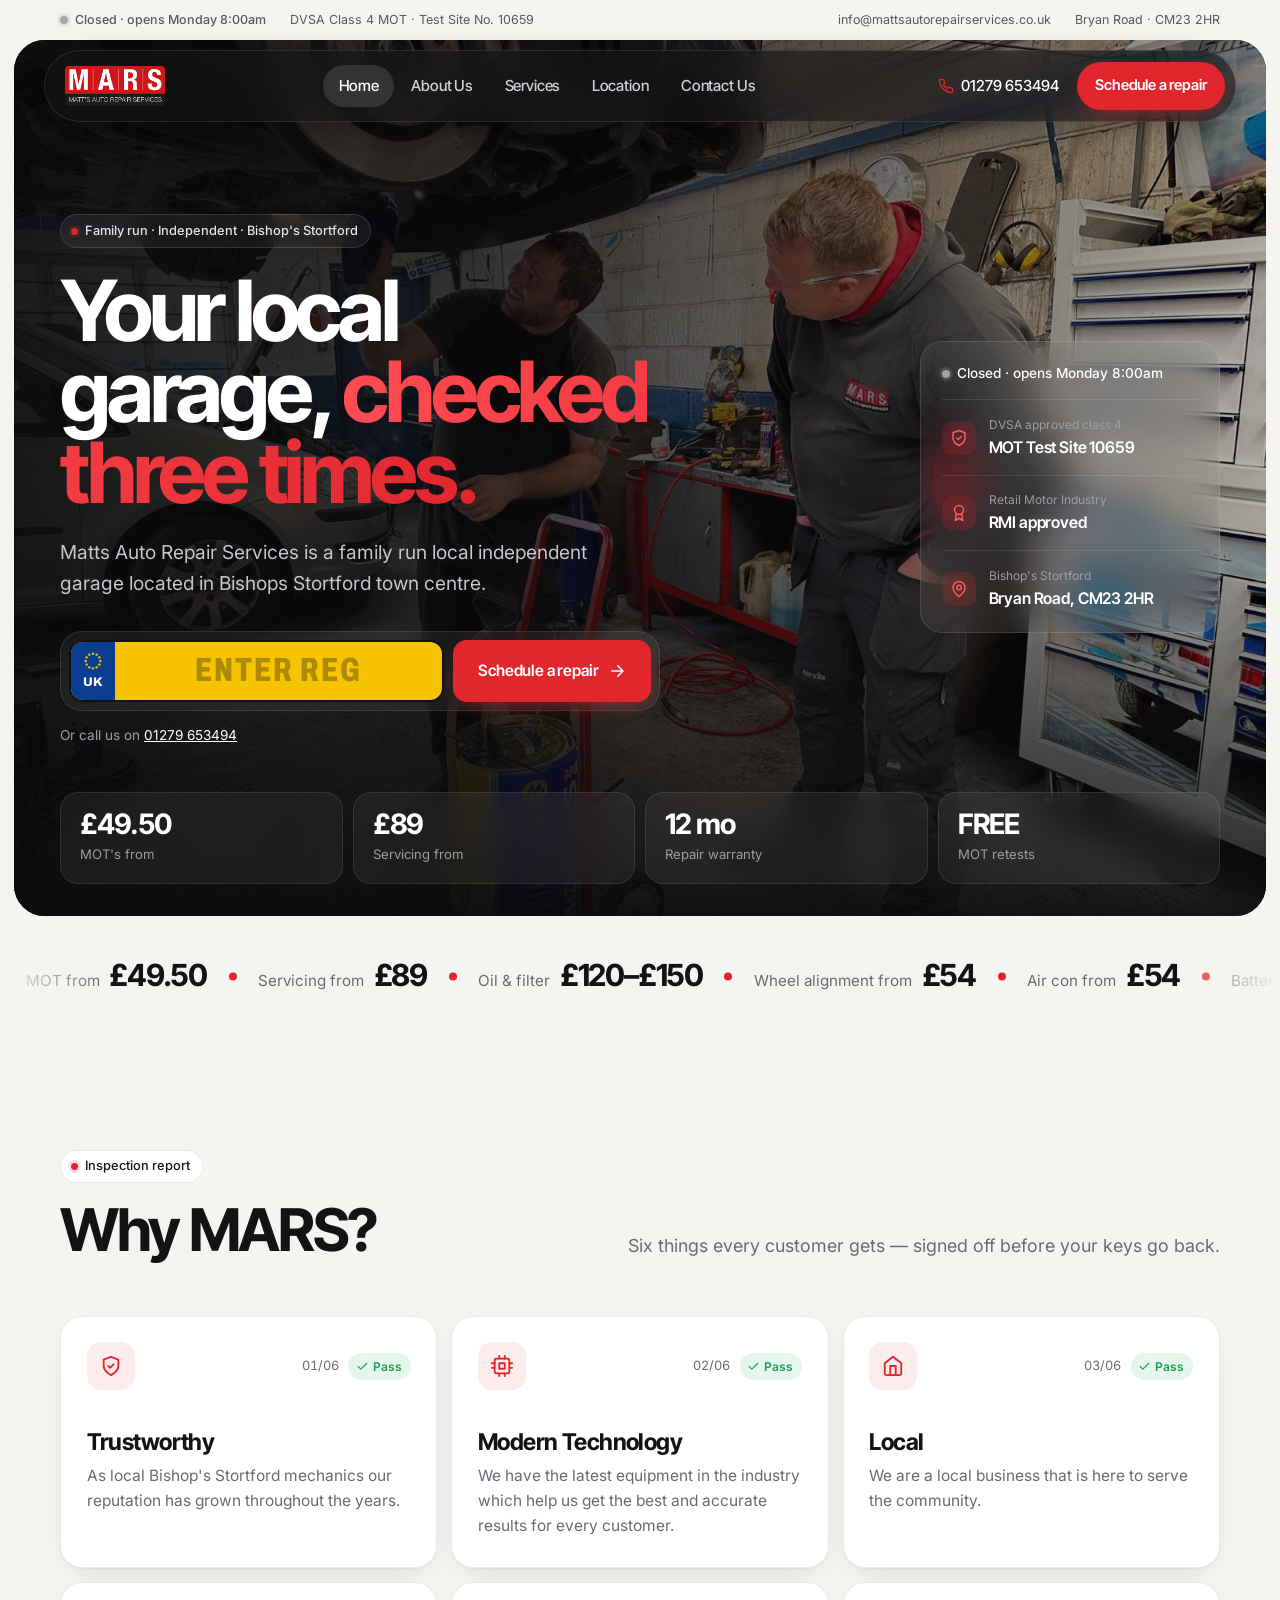
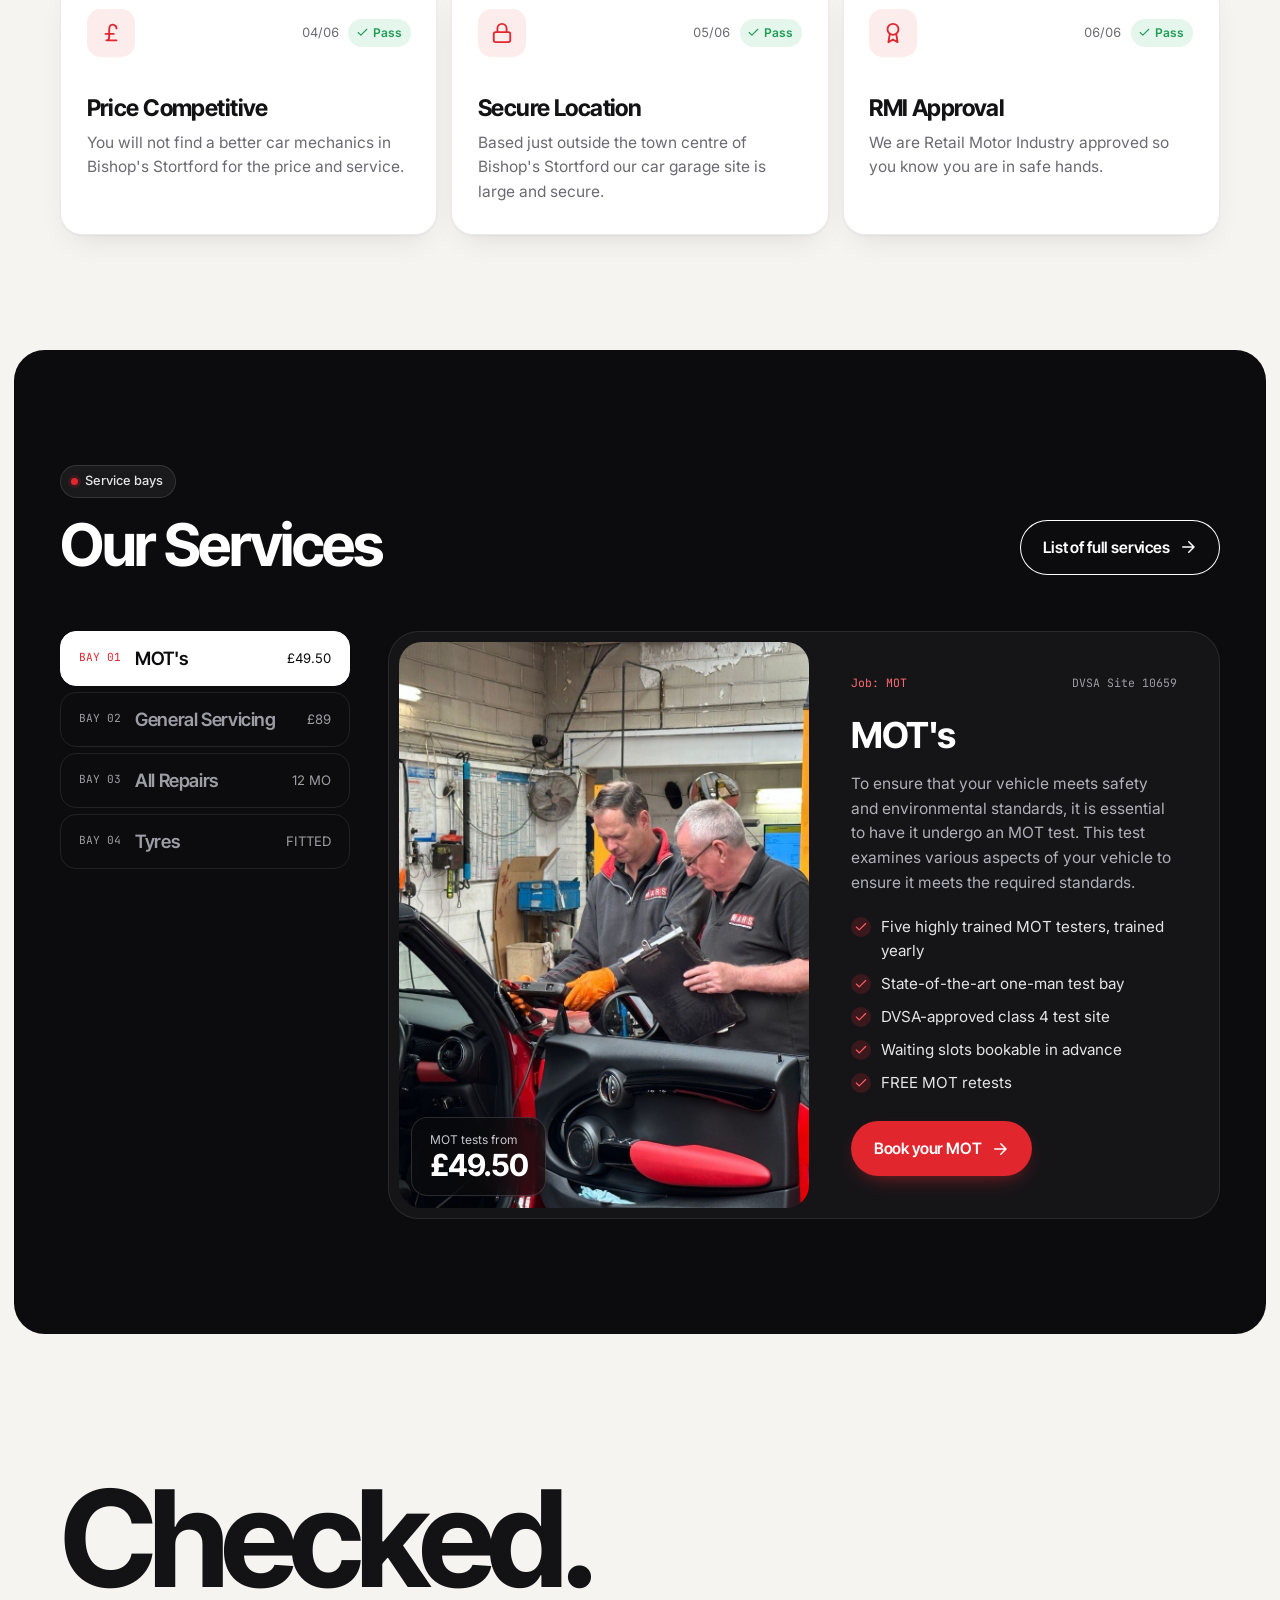
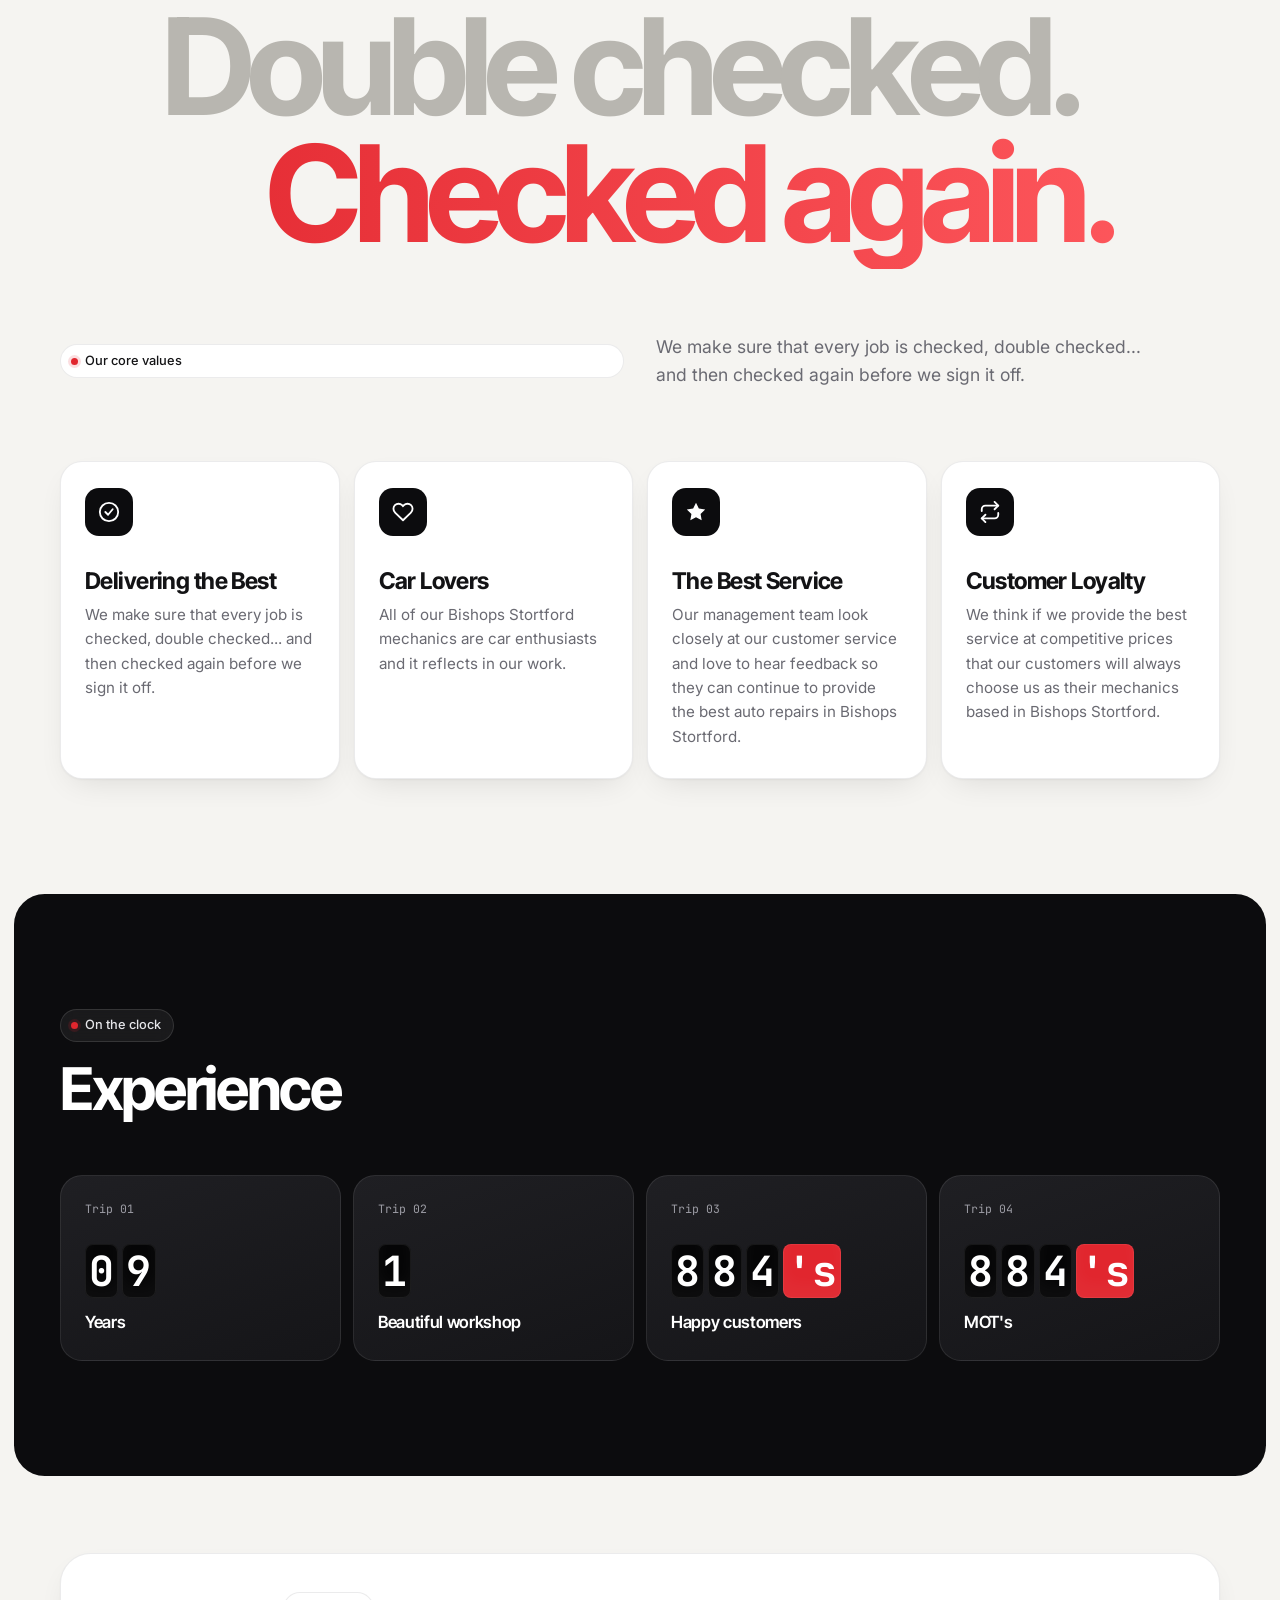
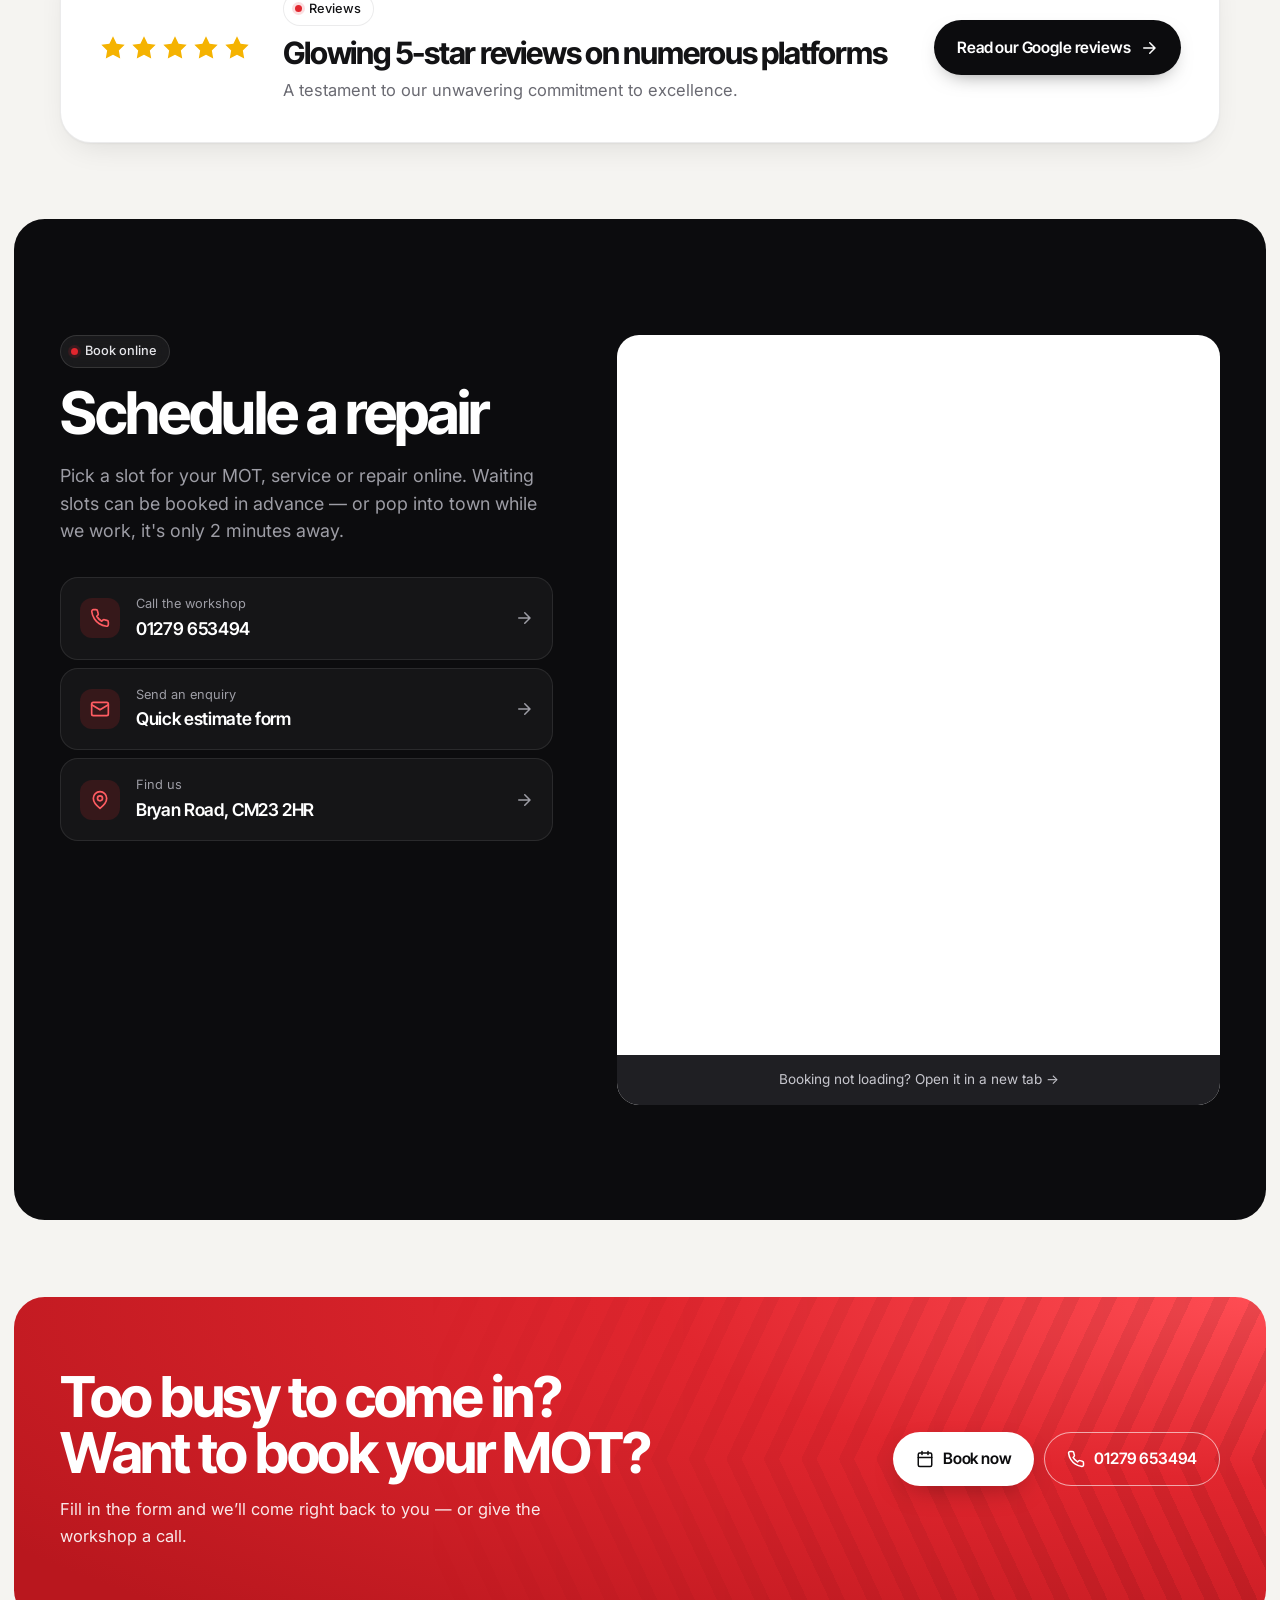
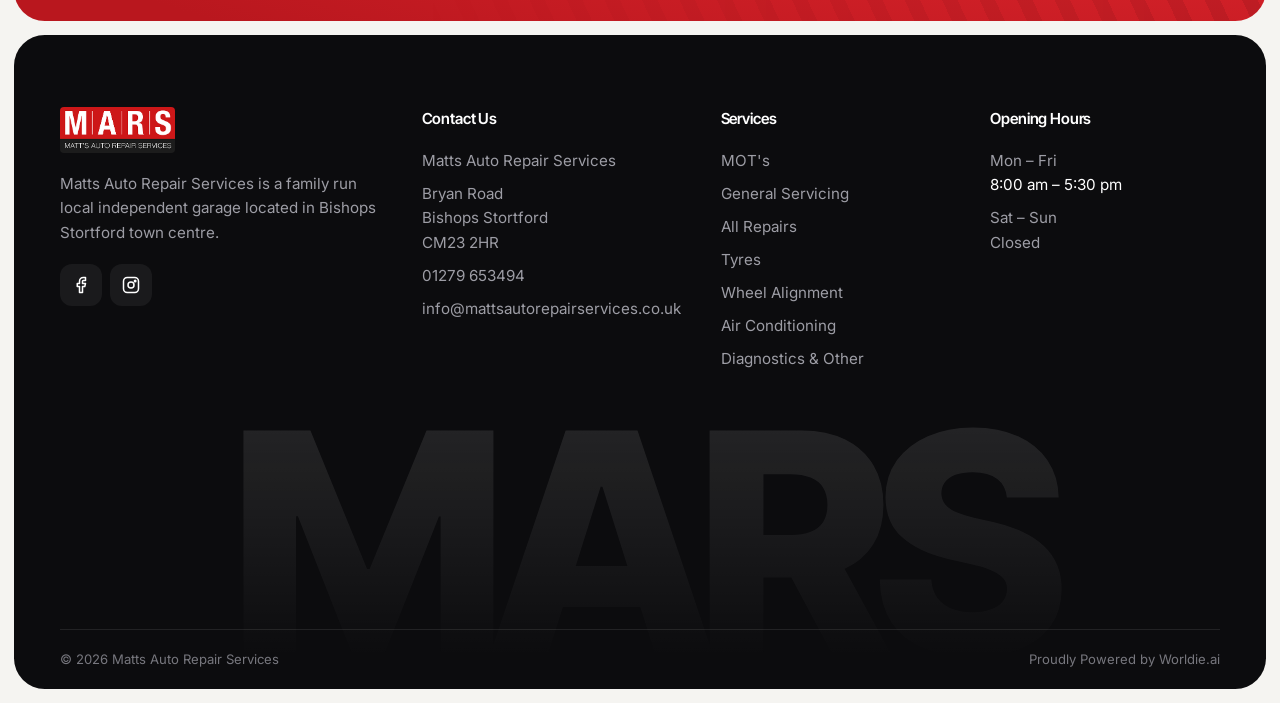
==== commit 29d9743d: "Rename "Why MAR's?" heading to "Why MARS?" Co-Authored-By: Claude Opus 5.5 <noreply@anthropic.com>" ====
--- a/index.html
+++ b/index.html
@@ -112,7 +112,7 @@
     <div class="section__head reveal">
       <div>
         <span class="tag">Inspection report</span>
-        <h2>Why MAR's?</h2>
+        <h2>Why MARS?</h2>
       </div>
       <p class="lede" style="margin:0">Six things every customer gets — signed off before your keys go back.</p>
     </div>
